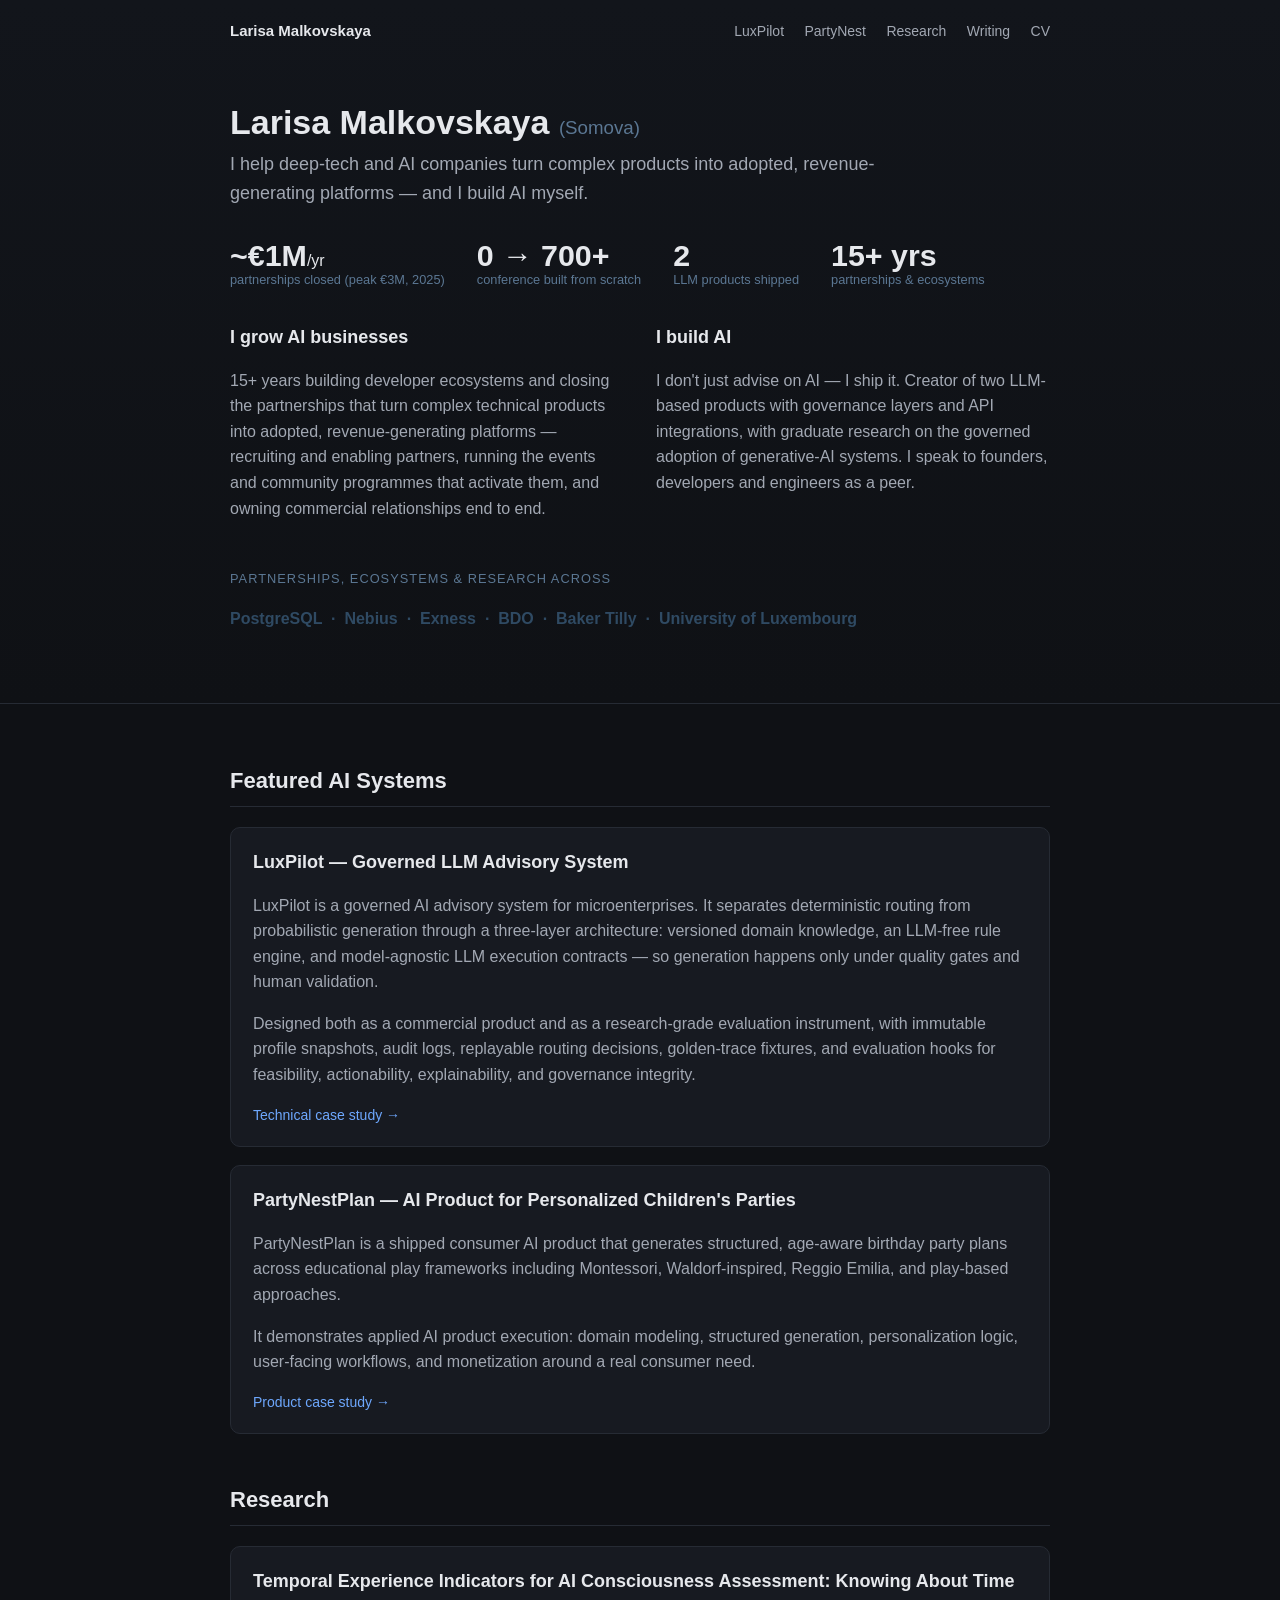
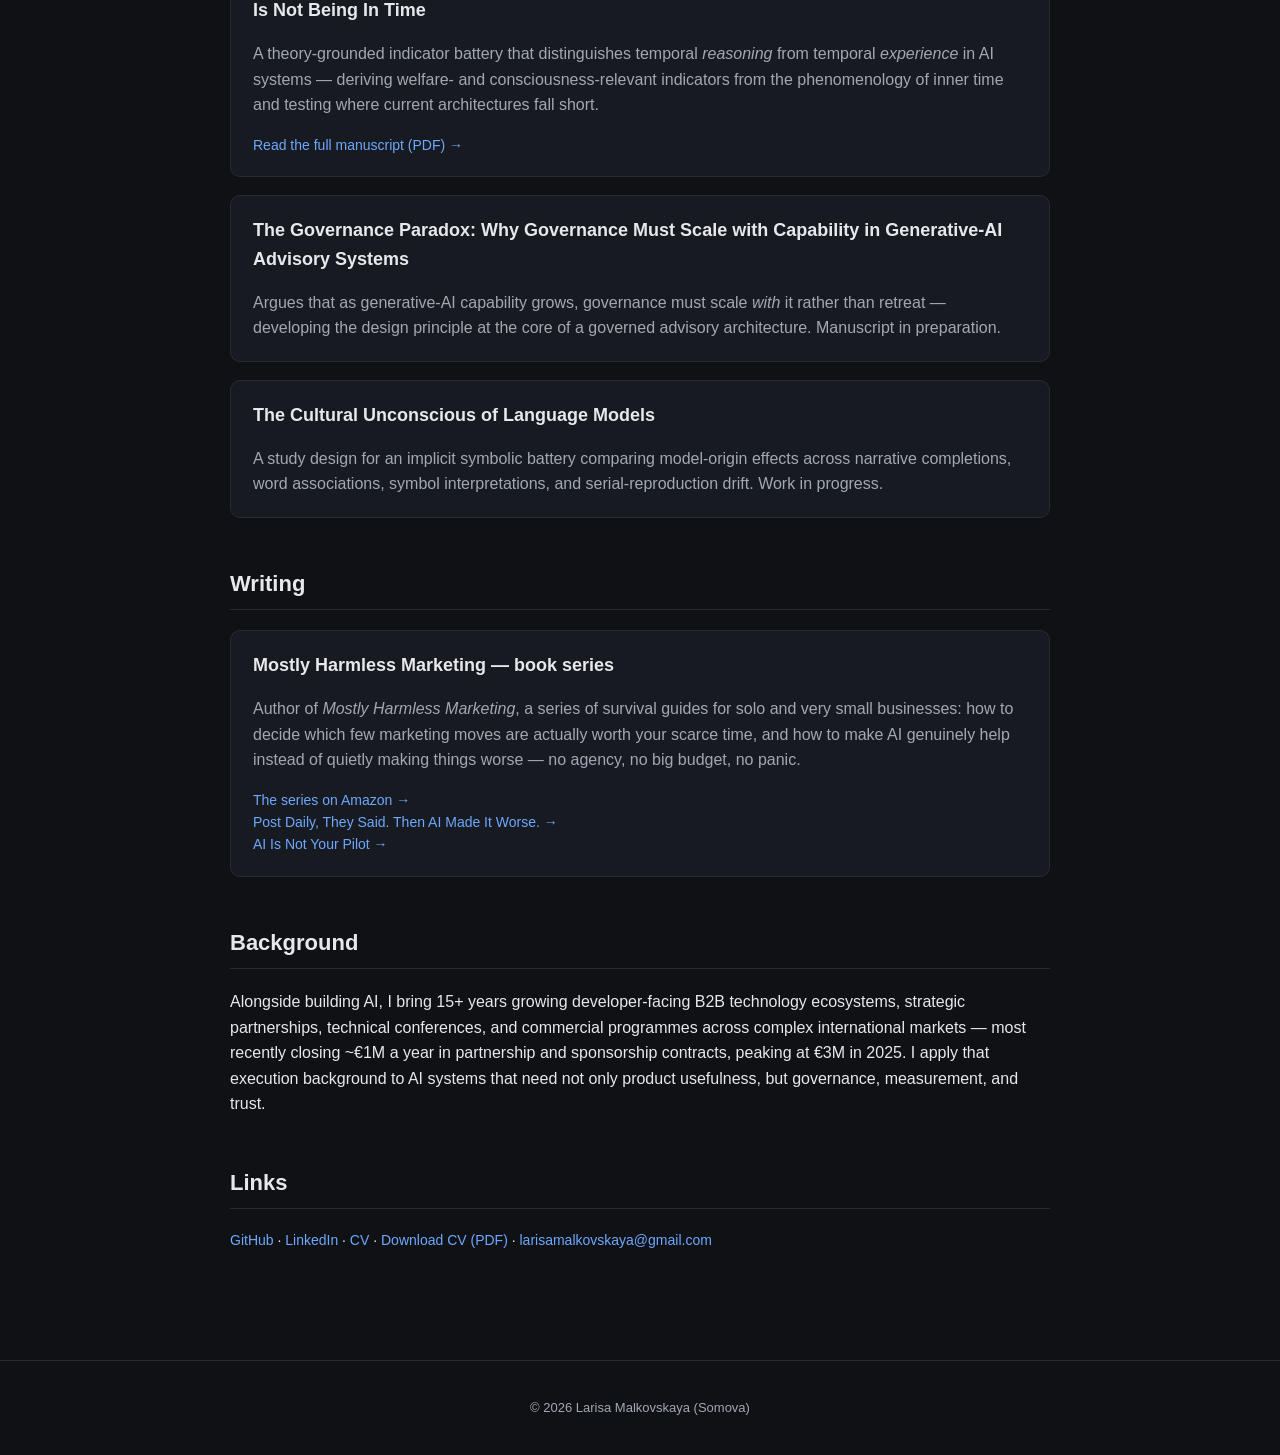
==== index.html @ 03596f28 "Update index.html" ====
<!DOCTYPE html>
<html lang="en">
<head>
<meta charset="utf-8">
<meta name="viewport" content="width=device-width, initial-scale=1">
<title>Larisa Malkovskaya (Somova) — AI Partnerships & Governed AI Systems</title>
<link rel="stylesheet" href="assets/css/style.css">
</head>
<body>
<header class="hero">
<nav class="nav">
<a href="index.html" class="brand">Larisa Malkovskaya</a>
<div class="nav-links">
<a href="luxpilot.html">LuxPilot</a>
<a href="partynest.html">PartyNest</a>
<a href="research.html">Research</a>
<a href="writing.html">Writing</a>
<a href="cv.html">CV</a>
</div>
</nav>
<div class="hero-inner">
<h1>Larisa Malkovskaya <span style="font-size:0.55em;color:#5B7793;font-weight:400;">(Somova)</span></h1>
<p class="tagline">I help deep-tech and AI companies turn complex products into adopted, revenue-generating platforms — and I build AI myself.</p>

<!-- METRICS STRIP -->
<div style="display:flex;flex-wrap:wrap;gap:2rem;margin:2rem 0;">
  <div><div style="font-size:1.9rem;font-weight:700;line-height:1;">~€1M<span style="font-size:1rem;font-weight:400;">/yr</span></div><div style="font-size:0.8rem;color:#5B7793;">partnerships closed (peak €3M, 2025)</div></div>
  <div><div style="font-size:1.9rem;font-weight:700;line-height:1;">0 → 700+</div><div style="font-size:0.8rem;color:#5B7793;">conference built from scratch</div></div>
  <div><div style="font-size:1.9rem;font-weight:700;line-height:1;">2</div><div style="font-size:0.8rem;color:#5B7793;">LLM products shipped</div></div>
  <div><div style="font-size:1.9rem;font-weight:700;line-height:1;">15+ yrs</div><div style="font-size:0.8rem;color:#5B7793;">partnerships & ecosystems</div></div>
</div>

<!-- TWO EQUAL COLUMNS -->
<div style="display:flex;flex-wrap:wrap;gap:2rem;margin-top:1.5rem;">
  <div style="flex:1;min-width:260px;">
    <h3 style="margin-bottom:0.4rem;">I grow AI businesses</h3>
    <p>15+ years building developer ecosystems and closing the partnerships that turn complex technical products into adopted, revenue-generating platforms — recruiting and enabling partners, running the events and community programmes that activate them, and owning commercial relationships end to end.</p>
  </div>
  <div style="flex:1;min-width:260px;">
    <h3 style="margin-bottom:0.4rem;">I build AI</h3>
    <p>I don't just advise on AI — I ship it. Creator of two LLM-based products with governance layers and API integrations, with graduate research on the governed adoption of generative-AI systems. I speak to founders, developers and engineers as a peer.</p>
  </div>
</div>

<!-- BRANDS -->
<p style="margin-top:2rem;font-size:0.8rem;color:#5B7793;text-transform:uppercase;letter-spacing:0.08em;">Partnerships, ecosystems &amp; research across</p>
<p style="font-weight:600;color:#2F4A63;">PostgreSQL &nbsp;·&nbsp; Nebius &nbsp;·&nbsp; Exness &nbsp;·&nbsp; BDO &nbsp;·&nbsp; Baker Tilly &nbsp;·&nbsp; University of Luxembourg</p>
</div>
</header>

<main class="container">
<section id="systems">
<h2>Featured AI Systems</h2>

<article class="card">
<h3>LuxPilot — Governed LLM Advisory System</h3>
<p>LuxPilot is a governed AI advisory system for microenterprises. It separates deterministic routing from probabilistic generation through a three-layer architecture: versioned domain knowledge, an LLM-free rule engine, and model-agnostic LLM execution contracts — so generation happens only under quality gates and human validation.</p>
<p>Designed both as a commercial product and as a research-grade evaluation instrument, with immutable profile snapshots, audit logs, replayable routing decisions, golden-trace fixtures, and evaluation hooks for feasibility, actionability, explainability, and governance integrity.</p>
<p class="links"><a href="luxpilot.html">Technical case study →</a></p>
</article>

<article class="card">
<h3>PartyNestPlan — AI Product for Personalized Children's Parties</h3>
<p>PartyNestPlan is a shipped consumer AI product that generates structured, age-aware birthday party plans across educational play frameworks including Montessori, Waldorf-inspired, Reggio Emilia, and play-based approaches.</p>
<p>It demonstrates applied AI product execution: domain modeling, structured generation, personalization logic, user-facing workflows, and monetization around a real consumer need.</p>
<p class="links"><a href="partynest.html">Product case study →</a></p>
</article>
</section>

<section id="research">
<h2>Research</h2>

<article class="card">
<h3>Temporal Experience Indicators for AI Consciousness Assessment: Knowing About Time Is Not Being In Time</h3>
<p>A theory-grounded indicator battery that distinguishes temporal <em>reasoning</em> from temporal <em>experience</em> in AI systems — deriving welfare- and consciousness-relevant indicators from the phenomenology of inner time and testing where current architectures fall short.</p>
<p class="links"><a href="assets/Malkovskaya_Temporal_Experience_Indicators.pdf" target="_blank" rel="noopener">Read the full manuscript (PDF) →</a></p>
</article>

<article class="card">
<h3>The Governance Paradox: Why Governance Must Scale with Capability in Generative-AI Advisory Systems</h3>
<p>Argues that as generative-AI capability grows, governance must scale <em>with</em> it rather than retreat — developing the design principle at the core of a governed advisory architecture. Manuscript in preparation.</p>
</article>

<article class="card">
<h3>The Cultural Unconscious of Language Models</h3>
<p>A study design for an implicit symbolic battery comparing model-origin effects across narrative completions, word associations, symbol interpretations, and serial-reproduction drift. Work in progress.</p>
</article>
</section>

<section id="writing">
<h2>Writing</h2>
<article class="card">
<h3>Mostly Harmless Marketing — book series</h3>
<p>Author of <em>Mostly Harmless Marketing</em>, a series of survival guides for solo and very small businesses: how to decide which few marketing moves are actually worth your scarce time, and how to make AI genuinely help instead of quietly making things worse — no agency, no big budget, no panic.</p>
<p class="links">
<a href="https://www.amazon.com/dp/B0H6V7YLFR" target="_blank" rel="noopener">The series on Amazon →</a><br>
<a href="https://www.amazon.com/dp/B0H71GS5JS" target="_blank" rel="noopener">Post Daily, They Said. Then AI Made It Worse. →</a><br>
<a href="https://www.amazon.com/dp/B0H6TRQQT7" target="_blank" rel="noopener">AI Is Not Your Pilot →</a>
</p>
</article>
</section>


<section id="background">
<h2>Background</h2>
<p>Alongside building AI, I bring 15+ years growing developer-facing B2B technology ecosystems, strategic partnerships, technical conferences, and commercial programmes across complex international markets — most recently closing ~€1M a year in partnership and sponsorship contracts, peaking at €3M in 2025. I apply that execution background to AI systems that need not only product usefulness, but governance, measurement, and trust.</p>
</section>

<section id="contact">
<h2>Links</h2>
<p class="links">
<a href="https://github.com/larisaamalkovskaya" target="_blank" rel="noopener">GitHub</a> &middot;
<a href="https://www.linkedin.com/in/larisa-somova" target="_blank" rel="noopener">LinkedIn</a> &middot;
<a href="cv.html">CV</a> &middot;
<a href="assets/Larisa_Malkovskaya_CV.pdf" download>Download CV (PDF)</a> &middot;
<a href="mailto:larisamalkovskaya@gmail.com">larisamalkovskaya@gmail.com</a>
</p>
</section>
</main>

<footer class="footer">
<p>&copy; 2026 Larisa Malkovskaya (Somova)</p>
</footer>
</body>
</html>
---- assets/css/style.css ----
:root {
  --bg: #0f1115;
  --panel: #171a21;
  --text: #e6e8ec;
  --muted: #a2a8b3;
  --accent: #6ea8fe;
  --border: #262b34;
  --maxw: 860px;
}

* { box-sizing: border-box; }

body {
  margin: 0;
  font-family: -apple-system, BlinkMacSystemFont, "Segoe UI", Roboto, Helvetica, Arial, sans-serif;
  background: var(--bg);
  color: var(--text);
  line-height: 1.6;
}

a { color: var(--accent); text-decoration: none; }
a:hover { text-decoration: underline; }

.hero {
  border-bottom: 1px solid var(--border);
  background: linear-gradient(180deg, #12151b 0%, #0f1115 100%);
}

.nav {
  max-width: var(--maxw);
  margin: 0 auto;
  padding: 18px 20px;
  display: flex;
  flex-wrap: wrap;
  align-items: center;
  justify-content: space-between;
  gap: 12px;
}

.brand {
  font-weight: 700;
  color: var(--text);
  font-size: 15px;
}

.nav-links a {
  margin-left: 16px;
  color: var(--muted);
  font-size: 14px;
}
.nav-links a:hover { color: var(--text); }

.hero-inner {
  max-width: var(--maxw);
  margin: 0 auto;
  padding: 40px 20px 56px;
}

.hero-inner h1 {
  font-size: 34px;
  margin: 0 0 8px;
  line-height: 1.2;
}

.tagline {
  font-size: 18px;
  color: var(--accent);
  margin: 0 0 20px;
  font-weight: 500;
}

.hero-inner p { color: var(--muted); max-width: 680px; }

.container {
  max-width: var(--maxw);
  margin: 0 auto;
  padding: 40px 20px 60px;
}

section { margin-bottom: 48px; }

h2 {
  font-size: 22px;
  border-bottom: 1px solid var(--border);
  padding-bottom: 8px;
  margin-bottom: 20px;
}

h3 { font-size: 18px; margin: 0 0 8px; }

.card {
  background: var(--panel);
  border: 1px solid var(--border);
  border-radius: 10px;
  padding: 20px 22px;
  margin-bottom: 18px;
}

.card p { color: var(--muted); }
.card p:last-child { margin-bottom: 0; }

.links { font-size: 14px; }

.list { padding-left: 20px; color: var(--muted); }
.list li { margin-bottom: 6px; }

.diagram {
  background: var(--panel);
  border: 1px solid var(--border);
  border-radius: 10px;
  padding: 16px 20px;
  font-family: ui-monospace, SFMono-Regular, Menlo, monospace;
  font-size: 13px;
  color: var(--text);
  overflow-x: auto;
}

.status {
  display: inline-block;
  font-size: 12px;
  color: var(--muted);
  border: 1px solid var(--border);
  border-radius: 999px;
  padding: 2px 10px;
  margin-left: 6px;
}

.footer {
  border-top: 1px solid var(--border);
  padding: 24px 20px;
  text-align: center;
  color: var(--muted);
  font-size: 13px;
}

@media (max-width: 600px) {
  .hero-inner h1 { font-size: 28px; }
  .nav { flex-direction: column; align-items: flex-start; }
  .nav-links a { margin-left: 0; margin-right: 14px; }
}
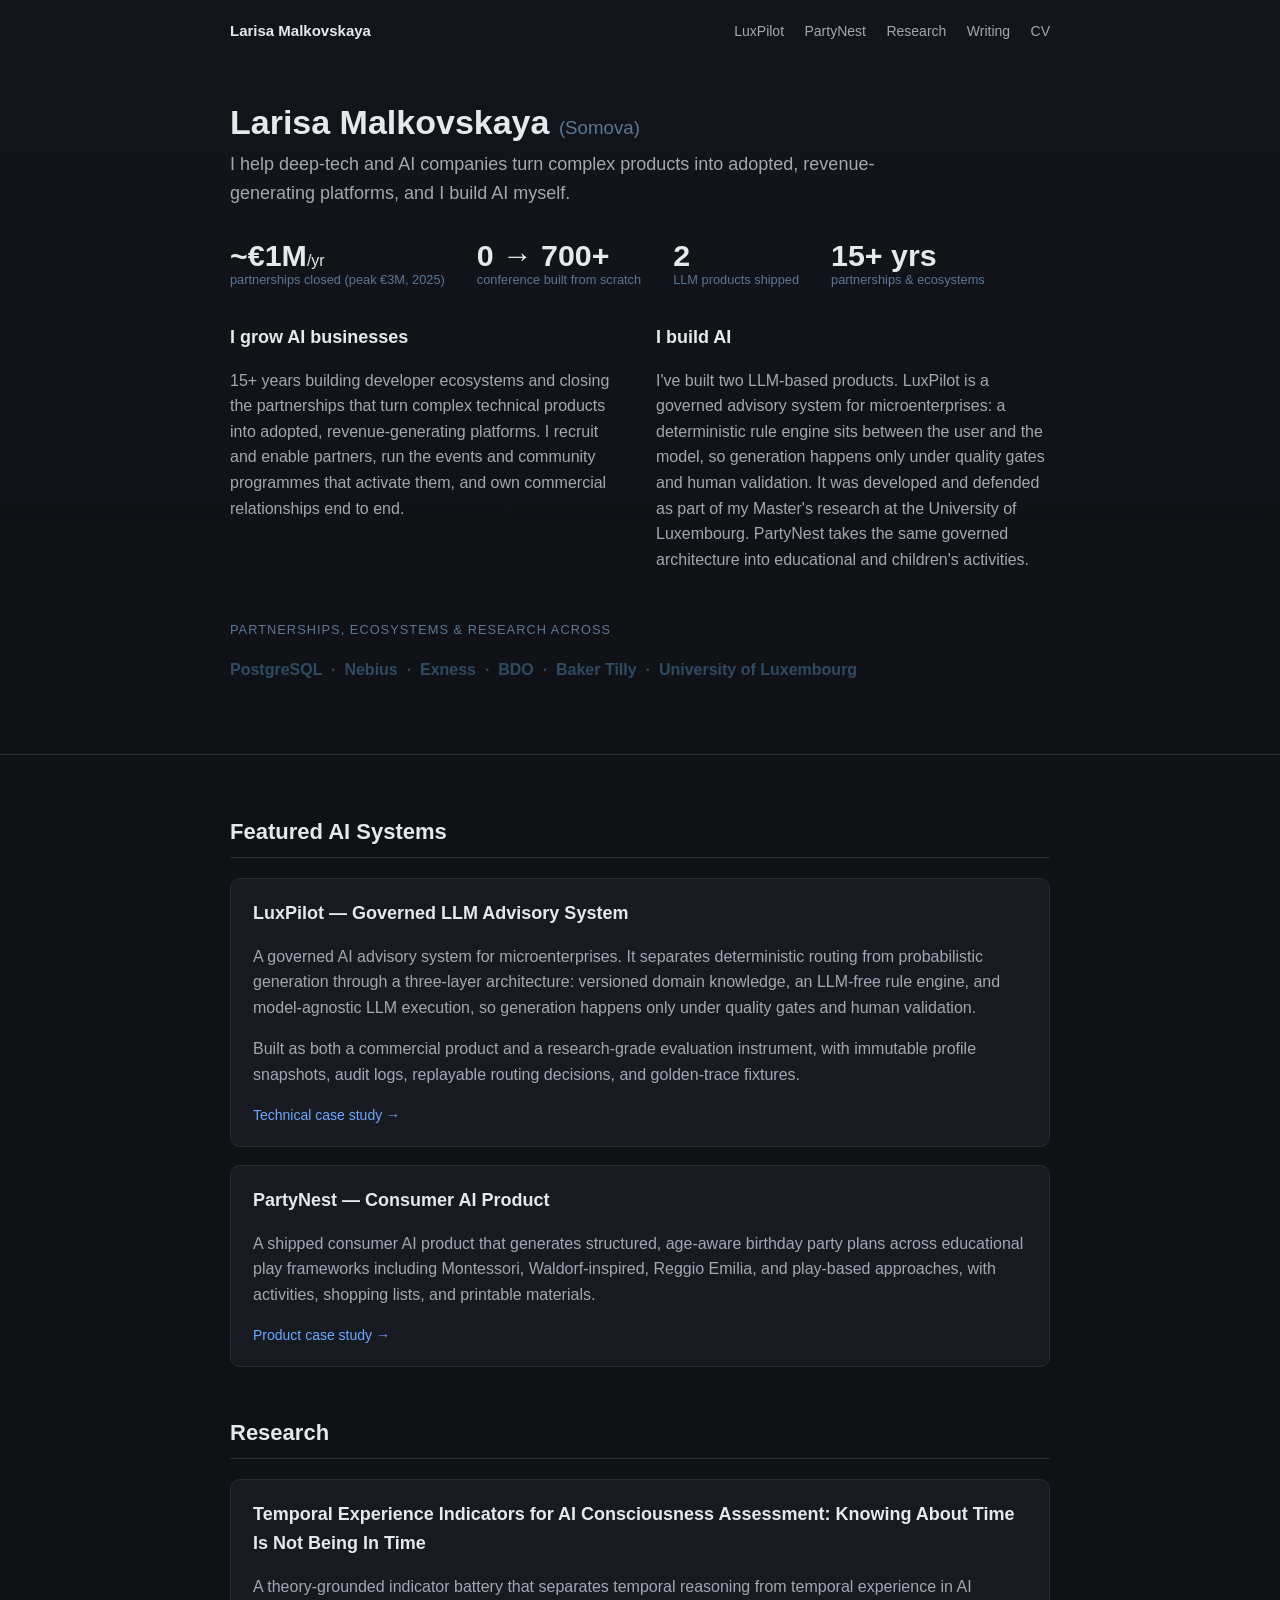
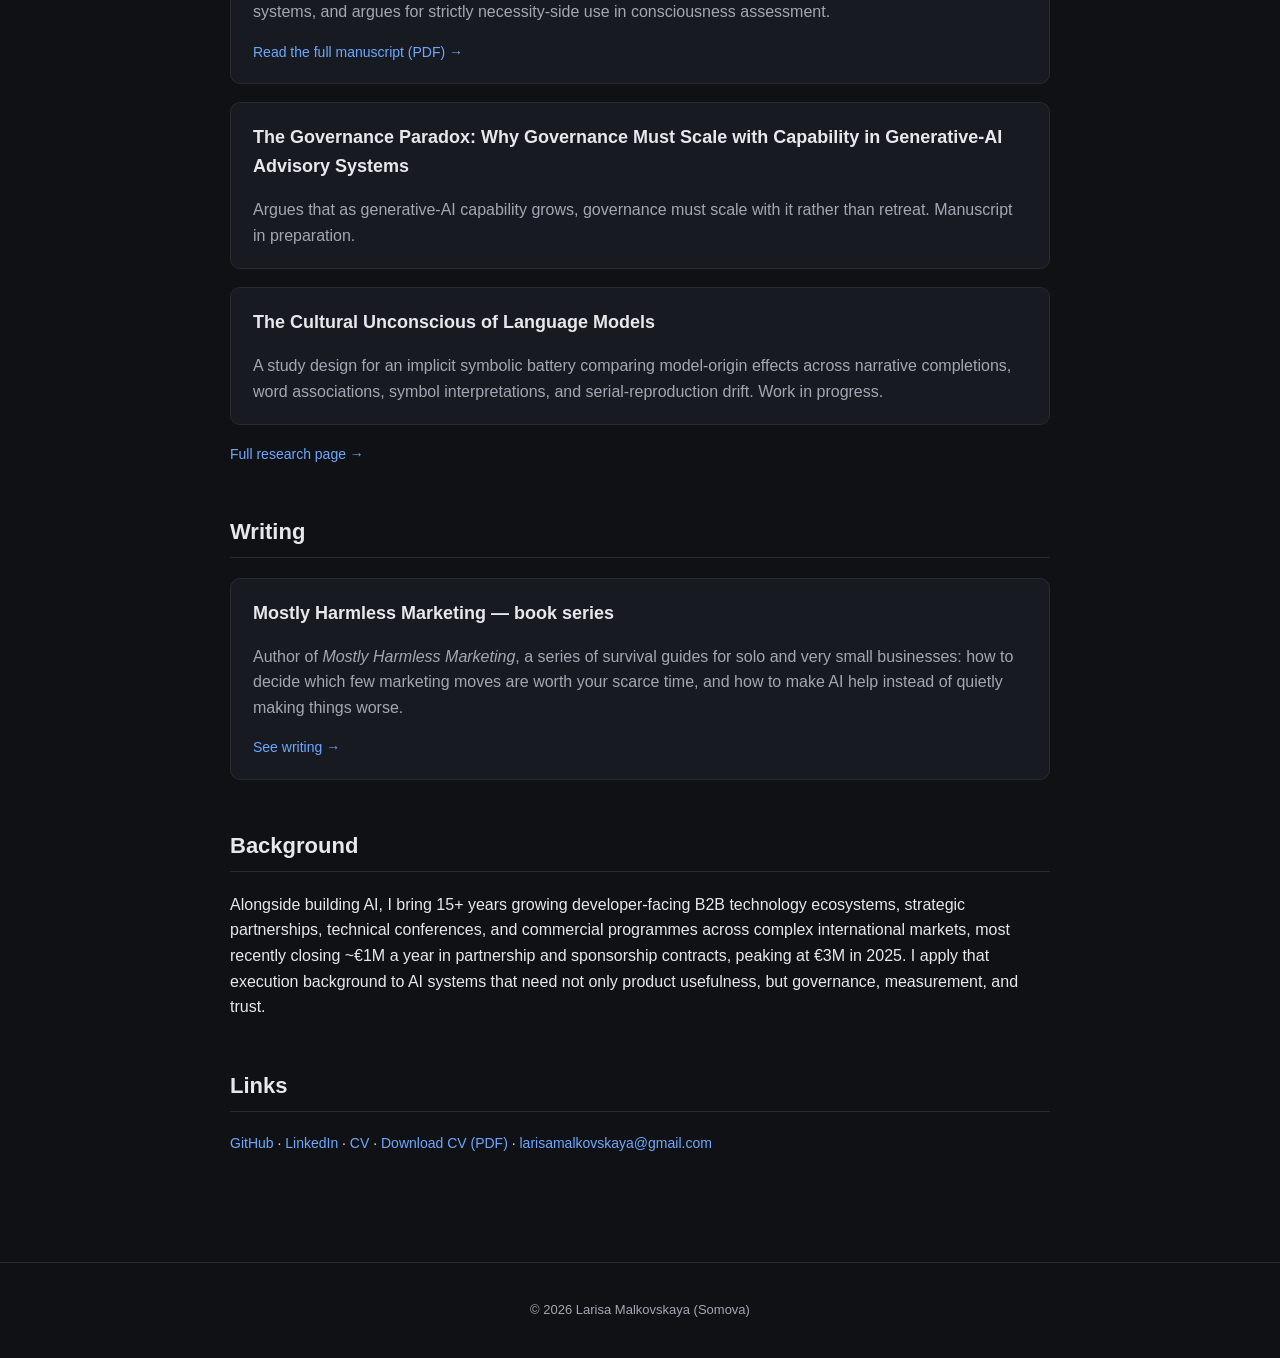
==== commit 967e747a: "Update index.html" ====
--- a/index.html
+++ b/index.html
@@ -20,25 +20,25 @@
 </nav>
 <div class="hero-inner">
 <h1>Larisa Malkovskaya <span style="font-size:0.55em;color:#5B7793;font-weight:400;">(Somova)</span></h1>
-<p class="tagline">I help deep-tech and AI companies turn complex products into adopted, revenue-generating platforms — and I build AI myself.</p>
+<p class="tagline">I help deep-tech and AI companies turn complex products into adopted, revenue-generating platforms, and I build AI myself.</p>
 
 <!-- METRICS STRIP -->
 <div style="display:flex;flex-wrap:wrap;gap:2rem;margin:2rem 0;">
   <div><div style="font-size:1.9rem;font-weight:700;line-height:1;">~€1M<span style="font-size:1rem;font-weight:400;">/yr</span></div><div style="font-size:0.8rem;color:#5B7793;">partnerships closed (peak €3M, 2025)</div></div>
   <div><div style="font-size:1.9rem;font-weight:700;line-height:1;">0 → 700+</div><div style="font-size:0.8rem;color:#5B7793;">conference built from scratch</div></div>
   <div><div style="font-size:1.9rem;font-weight:700;line-height:1;">2</div><div style="font-size:0.8rem;color:#5B7793;">LLM products shipped</div></div>
-  <div><div style="font-size:1.9rem;font-weight:700;line-height:1;">15+ yrs</div><div style="font-size:0.8rem;color:#5B7793;">partnerships & ecosystems</div></div>
+  <div><div style="font-size:1.9rem;font-weight:700;line-height:1;">15+ yrs</div><div style="font-size:0.8rem;color:#5B7793;">partnerships &amp; ecosystems</div></div>
 </div>
 
-<!-- TWO EQUAL COLUMNS -->
+<!-- TWO COLUMNS -->
 <div style="display:flex;flex-wrap:wrap;gap:2rem;margin-top:1.5rem;">
   <div style="flex:1;min-width:260px;">
     <h3 style="margin-bottom:0.4rem;">I grow AI businesses</h3>
-    <p>15+ years building developer ecosystems and closing the partnerships that turn complex technical products into adopted, revenue-generating platforms — recruiting and enabling partners, running the events and community programmes that activate them, and owning commercial relationships end to end.</p>
+    <p>15+ years building developer ecosystems and closing the partnerships that turn complex technical products into adopted, revenue-generating platforms. I recruit and enable partners, run the events and community programmes that activate them, and own commercial relationships end to end.</p>
   </div>
   <div style="flex:1;min-width:260px;">
     <h3 style="margin-bottom:0.4rem;">I build AI</h3>
-    <p>I don't just advise on AI — I ship it. Creator of two LLM-based products with governance layers and API integrations, with graduate research on the governed adoption of generative-AI systems. I speak to founders, developers and engineers as a peer.</p>
+    <p>I've built two LLM-based products. LuxPilot is a governed advisory system for microenterprises: a deterministic rule engine sits between the user and the model, so generation happens only under quality gates and human validation. It was developed and defended as part of my Master's research at the University of Luxembourg. PartyNest takes the same governed architecture into educational and children's activities.</p>
   </div>
 </div>
 
@@ -49,20 +49,20 @@
 </header>
 
 <main class="container">
+
 <section id="systems">
 <h2>Featured AI Systems</h2>
 
 <article class="card">
 <h3>LuxPilot — Governed LLM Advisory System</h3>
-<p>LuxPilot is a governed AI advisory system for microenterprises. It separates deterministic routing from probabilistic generation through a three-layer architecture: versioned domain knowledge, an LLM-free rule engine, and model-agnostic LLM execution contracts — so generation happens only under quality gates and human validation.</p>
-<p>Designed both as a commercial product and as a research-grade evaluation instrument, with immutable profile snapshots, audit logs, replayable routing decisions, golden-trace fixtures, and evaluation hooks for feasibility, actionability, explainability, and governance integrity.</p>
+<p>A governed AI advisory system for microenterprises. It separates deterministic routing from probabilistic generation through a three-layer architecture: versioned domain knowledge, an LLM-free rule engine, and model-agnostic LLM execution, so generation happens only under quality gates and human validation.</p>
+<p>Built as both a commercial product and a research-grade evaluation instrument, with immutable profile snapshots, audit logs, replayable routing decisions, and golden-trace fixtures.</p>
 <p class="links"><a href="luxpilot.html">Technical case study →</a></p>
 </article>
 
 <article class="card">
-<h3>PartyNestPlan — AI Product for Personalized Children's Parties</h3>
-<p>PartyNestPlan is a shipped consumer AI product that generates structured, age-aware birthday party plans across educational play frameworks including Montessori, Waldorf-inspired, Reggio Emilia, and play-based approaches.</p>
-<p>It demonstrates applied AI product execution: domain modeling, structured generation, personalization logic, user-facing workflows, and monetization around a real consumer need.</p>
+<h3>PartyNest — Consumer AI Product</h3>
+<p>A shipped consumer AI product that generates structured, age-aware birthday party plans across educational play frameworks including Montessori, Waldorf-inspired, Reggio Emilia, and play-based approaches, with activities, shopping lists, and printable materials.</p>
 <p class="links"><a href="partynest.html">Product case study →</a></p>
 </article>
 </section>
@@ -72,38 +72,35 @@
 
 <article class="card">
 <h3>Temporal Experience Indicators for AI Consciousness Assessment: Knowing About Time Is Not Being In Time</h3>
-<p>A theory-grounded indicator battery that distinguishes temporal <em>reasoning</em> from temporal <em>experience</em> in AI systems — deriving welfare- and consciousness-relevant indicators from the phenomenology of inner time and testing where current architectures fall short.</p>
+<p>A theory-grounded indicator battery that separates temporal reasoning from temporal experience in AI systems, and argues for strictly necessity-side use in consciousness assessment.</p>
 <p class="links"><a href="assets/Malkovskaya_Temporal_Experience_Indicators.pdf" target="_blank" rel="noopener">Read the full manuscript (PDF) →</a></p>
 </article>
 
 <article class="card">
 <h3>The Governance Paradox: Why Governance Must Scale with Capability in Generative-AI Advisory Systems</h3>
-<p>Argues that as generative-AI capability grows, governance must scale <em>with</em> it rather than retreat — developing the design principle at the core of a governed advisory architecture. Manuscript in preparation.</p>
+<p>Argues that as generative-AI capability grows, governance must scale with it rather than retreat. Manuscript in preparation.</p>
 </article>
 
 <article class="card">
 <h3>The Cultural Unconscious of Language Models</h3>
 <p>A study design for an implicit symbolic battery comparing model-origin effects across narrative completions, word associations, symbol interpretations, and serial-reproduction drift. Work in progress.</p>
 </article>
+
+<p class="links"><a href="research.html">Full research page →</a></p>
 </section>
 
 <section id="writing">
 <h2>Writing</h2>
 <article class="card">
 <h3>Mostly Harmless Marketing — book series</h3>
-<p>Author of <em>Mostly Harmless Marketing</em>, a series of survival guides for solo and very small businesses: how to decide which few marketing moves are actually worth your scarce time, and how to make AI genuinely help instead of quietly making things worse — no agency, no big budget, no panic.</p>
-<p class="links">
-<a href="https://www.amazon.com/dp/B0H6V7YLFR" target="_blank" rel="noopener">The series on Amazon →</a><br>
-<a href="https://www.amazon.com/dp/B0H71GS5JS" target="_blank" rel="noopener">Post Daily, They Said. Then AI Made It Worse. →</a><br>
-<a href="https://www.amazon.com/dp/B0H6TRQQT7" target="_blank" rel="noopener">AI Is Not Your Pilot →</a>
-</p>
+<p>Author of <em>Mostly Harmless Marketing</em>, a series of survival guides for solo and very small businesses: how to decide which few marketing moves are worth your scarce time, and how to make AI help instead of quietly making things worse.</p>
+<p class="links"><a href="writing.html">See writing →</a></p>
 </article>
 </section>
 
-
 <section id="background">
 <h2>Background</h2>
-<p>Alongside building AI, I bring 15+ years growing developer-facing B2B technology ecosystems, strategic partnerships, technical conferences, and commercial programmes across complex international markets — most recently closing ~€1M a year in partnership and sponsorship contracts, peaking at €3M in 2025. I apply that execution background to AI systems that need not only product usefulness, but governance, measurement, and trust.</p>
+<p>Alongside building AI, I bring 15+ years growing developer-facing B2B technology ecosystems, strategic partnerships, technical conferences, and commercial programmes across complex international markets, most recently closing ~€1M a year in partnership and sponsorship contracts, peaking at €3M in 2025. I apply that execution background to AI systems that need not only product usefulness, but governance, measurement, and trust.</p>
 </section>
 
 <section id="contact">
@@ -116,6 +113,7 @@
 <a href="mailto:larisamalkovskaya@gmail.com">larisamalkovskaya@gmail.com</a>
 </p>
 </section>
+
 </main>
 
 <footer class="footer">
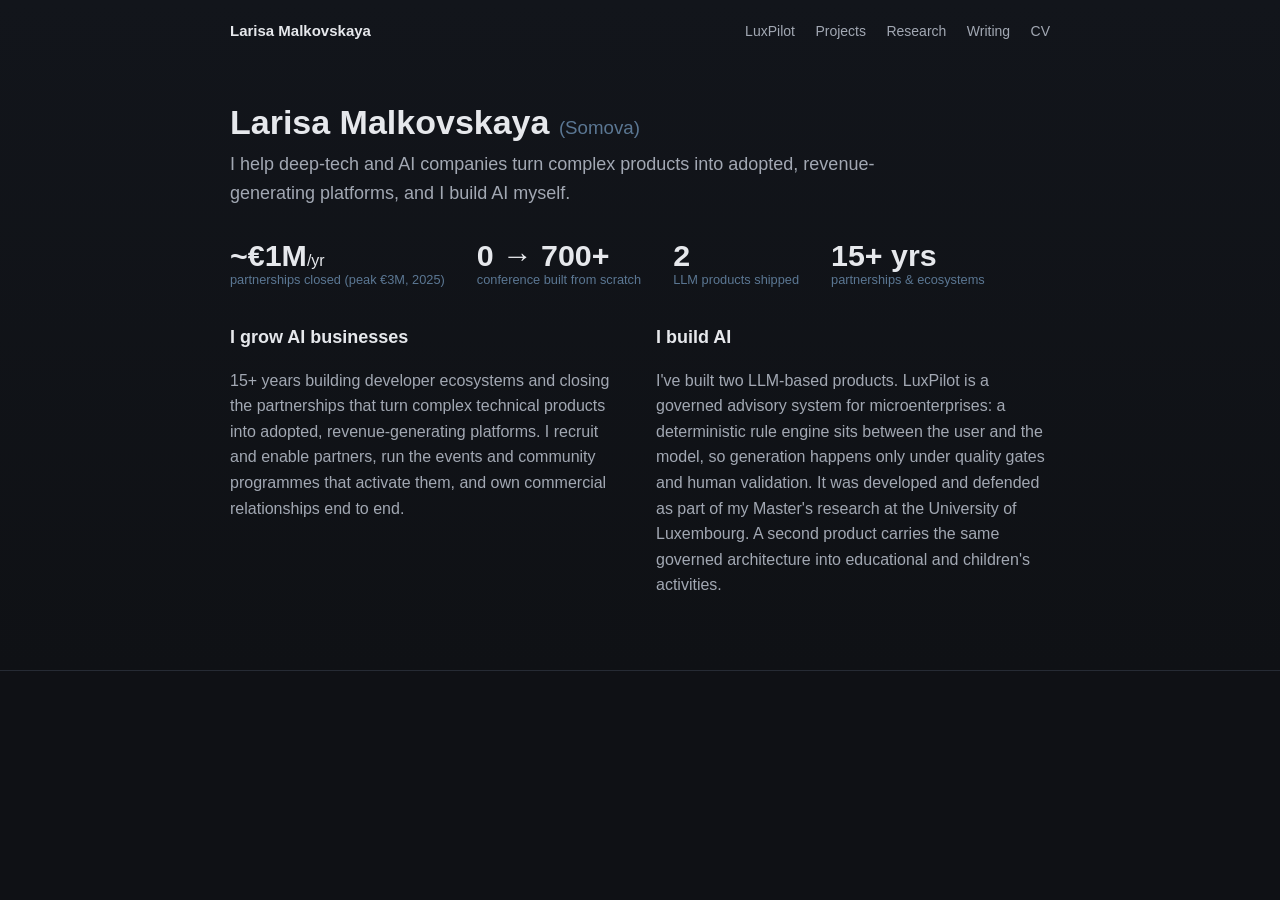
==== commit 209e07e5: "Update index.html" ====
--- a/index.html
+++ b/index.html
@@ -12,7 +12,7 @@
 <a href="index.html" class="brand">Larisa Malkovskaya</a>
 <div class="nav-links">
 <a href="luxpilot.html">LuxPilot</a>
-<a href="partynest.html">PartyNest</a>
+<a href="projects.html">Projects</a>
 <a href="research.html">Research</a>
 <a href="writing.html">Writing</a>
 <a href="cv.html">CV</a>
@@ -38,86 +38,8 @@
   </div>
   <div style="flex:1;min-width:260px;">
     <h3 style="margin-bottom:0.4rem;">I build AI</h3>
-    <p>I've built two LLM-based products. LuxPilot is a governed advisory system for microenterprises: a deterministic rule engine sits between the user and the model, so generation happens only under quality gates and human validation. It was developed and defended as part of my Master's research at the University of Luxembourg. PartyNest takes the same governed architecture into educational and children's activities.</p>
+    <p>I've built two LLM-based products. LuxPilot is a governed advisory system for microenterprises: a deterministic rule engine sits between the user and the model, so generation happens only under quality gates and human validation. It was developed and defended as part of my Master's research at the University of Luxembourg. A second product carries the same governed architecture into educational and children's activities.</p>
   </div>
 </div>
 
-<!-- BRANDS -->
-<p style="margin-top:2rem;font-size:0.8rem;color:#5B7793;text-transform:uppercase;letter-spacing:0.08em;">Partnerships, ecosystems &amp; research across</p>
-<p style="font-weight:600;color:#2F4A63;">PostgreSQL &nbsp;·&nbsp; Nebius &nbsp;·&nbsp; Exness &nbsp;·&nbsp; BDO &nbsp;·&nbsp; Baker Tilly &nbsp;·&nbsp; University of Luxembourg</p>
-</div>
-</header>
-
-<main class="container">
-
-<section id="systems">
-<h2>Featured AI Systems</h2>
-
-<article class="card">
-<h3>LuxPilot — Governed LLM Advisory System</h3>
-<p>A governed AI advisory system for microenterprises. It separates deterministic routing from probabilistic generation through a three-layer architecture: versioned domain knowledge, an LLM-free rule engine, and model-agnostic LLM execution, so generation happens only under quality gates and human validation.</p>
-<p>Built as both a commercial product and a research-grade evaluation instrument, with immutable profile snapshots, audit logs, replayable routing decisions, and golden-trace fixtures.</p>
-<p class="links"><a href="luxpilot.html">Technical case study →</a></p>
-</article>
-
-<article class="card">
-<h3>PartyNest — Consumer AI Product</h3>
-<p>A shipped consumer AI product that generates structured, age-aware birthday party plans across educational play frameworks including Montessori, Waldorf-inspired, Reggio Emilia, and play-based approaches, with activities, shopping lists, and printable materials.</p>
-<p class="links"><a href="partynest.html">Product case study →</a></p>
-</article>
-</section>
-
-<section id="research">
-<h2>Research</h2>
-
-<article class="card">
-<h3>Temporal Experience Indicators for AI Consciousness Assessment: Knowing About Time Is Not Being In Time</h3>
-<p>A theory-grounded indicator battery that separates temporal reasoning from temporal experience in AI systems, and argues for strictly necessity-side use in consciousness assessment.</p>
-<p class="links"><a href="assets/Malkovskaya_Temporal_Experience_Indicators.pdf" target="_blank" rel="noopener">Read the full manuscript (PDF) →</a></p>
-</article>
-
-<article class="card">
-<h3>The Governance Paradox: Why Governance Must Scale with Capability in Generative-AI Advisory Systems</h3>
-<p>Argues that as generative-AI capability grows, governance must scale with it rather than retreat. Manuscript in preparation.</p>
-</article>
-
-<article class="card">
-<h3>The Cultural Unconscious of Language Models</h3>
-<p>A study design for an implicit symbolic battery comparing model-origin effects across narrative completions, word associations, symbol interpretations, and serial-reproduction drift. Work in progress.</p>
-</article>
-
-<p class="links"><a href="research.html">Full research page →</a></p>
-</section>
-
-<section id="writing">
-<h2>Writing</h2>
-<article class="card">
-<h3>Mostly Harmless Marketing — book series</h3>
-<p>Author of <em>Mostly Harmless Marketing</em>, a series of survival guides for solo and very small businesses: how to decide which few marketing moves are worth your scarce time, and how to make AI help instead of quietly making things worse.</p>
-<p class="links"><a href="writing.html">See writing →</a></p>
-</article>
-</section>
-
-<section id="background">
-<h2>Background</h2>
-<p>Alongside building AI, I bring 15+ years growing developer-facing B2B technology ecosystems, strategic partnerships, technical conferences, and commercial programmes across complex international markets, most recently closing ~€1M a year in partnership and sponsorship contracts, peaking at €3M in 2025. I apply that execution background to AI systems that need not only product usefulness, but governance, measurement, and trust.</p>
-</section>
-
-<section id="contact">
-<h2>Links</h2>
-<p class="links">
-<a href="https://github.com/larisaamalkovskaya" target="_blank" rel="noopener">GitHub</a> &middot;
-<a href="https://www.linkedin.com/in/larisa-somova" target="_blank" rel="noopener">LinkedIn</a> &middot;
-<a href="cv.html">CV</a> &middot;
-<a href="assets/Larisa_Malkovskaya_CV.pdf" download>Download CV (PDF)</a> &middot;
-<a href="mailto:larisamalkovskaya@gmail.com">larisamalkovskaya@gmail.com</a>
-</p>
-</section>
-
-</main>
-
-<footer class="footer">
-<p>&copy; 2026 Larisa Malkovskaya (Somova)</p>
-</footer>
-</body>
-</html>
+<!--
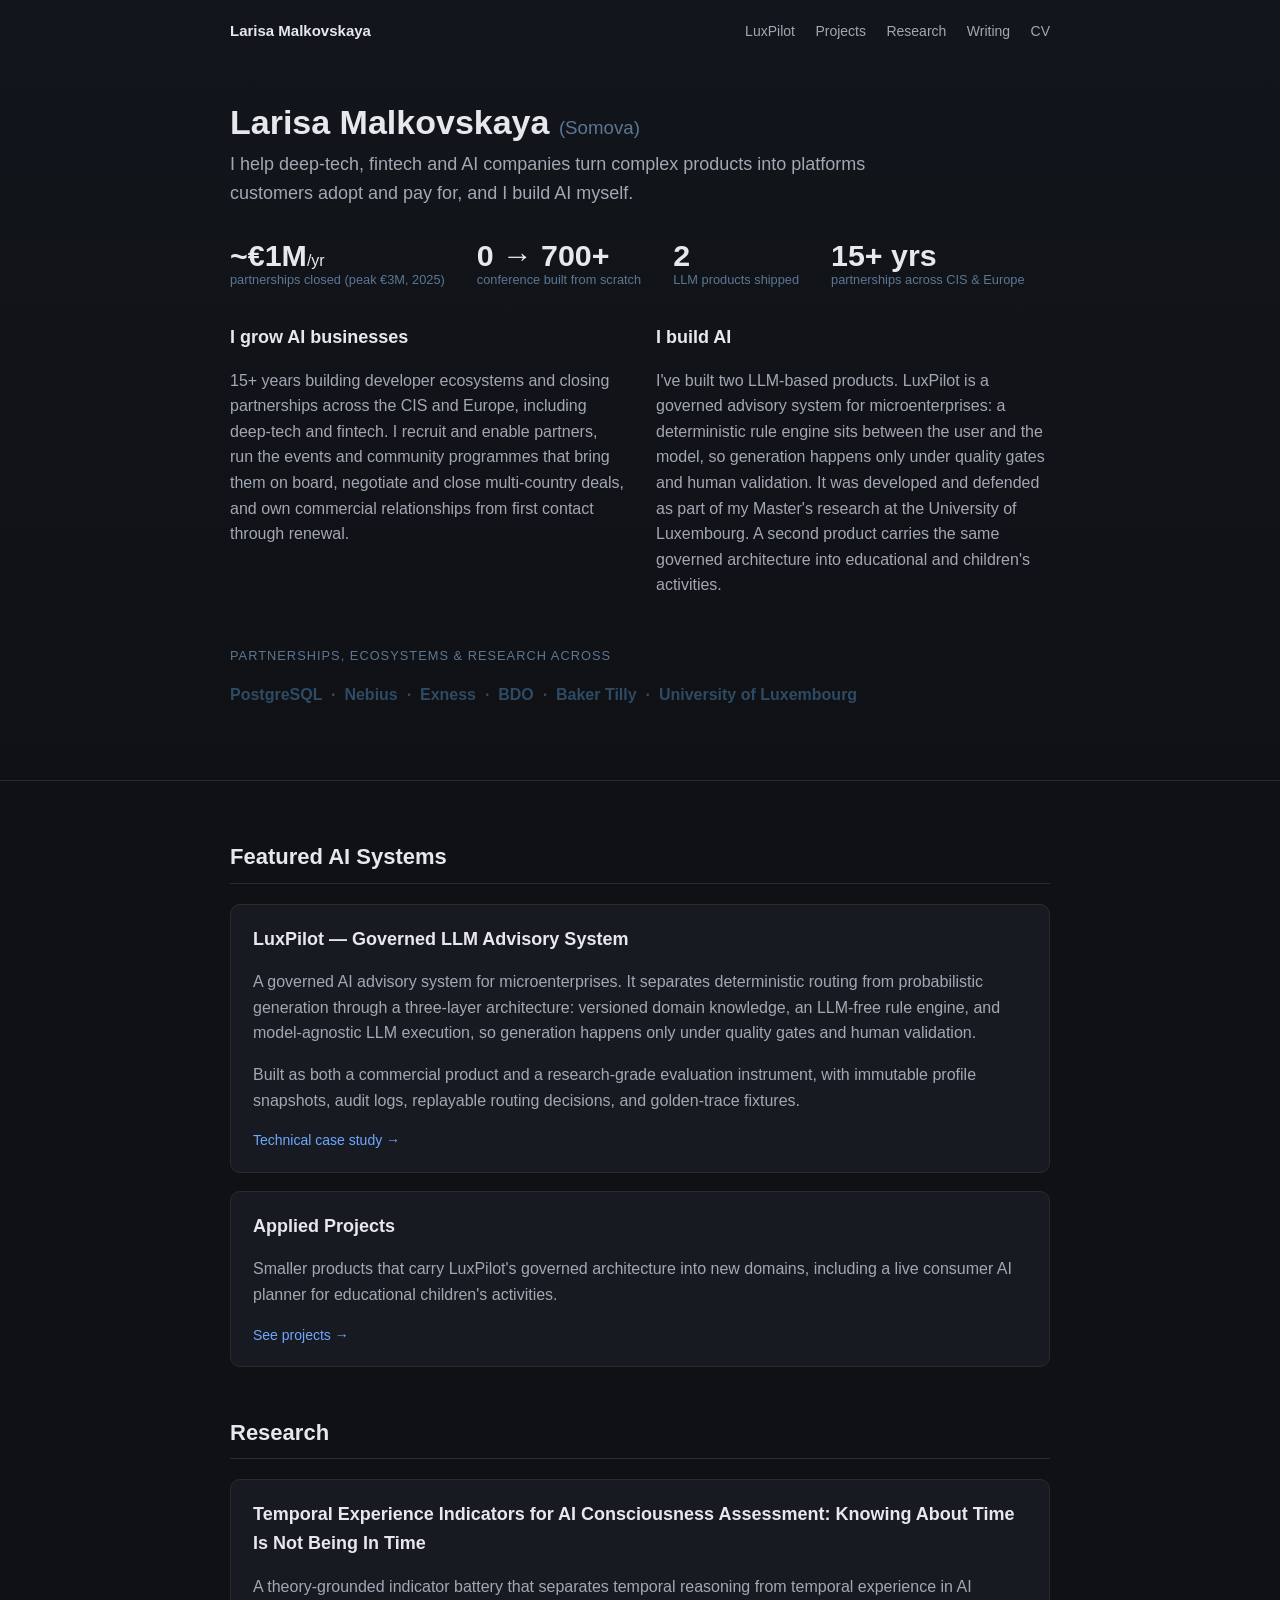
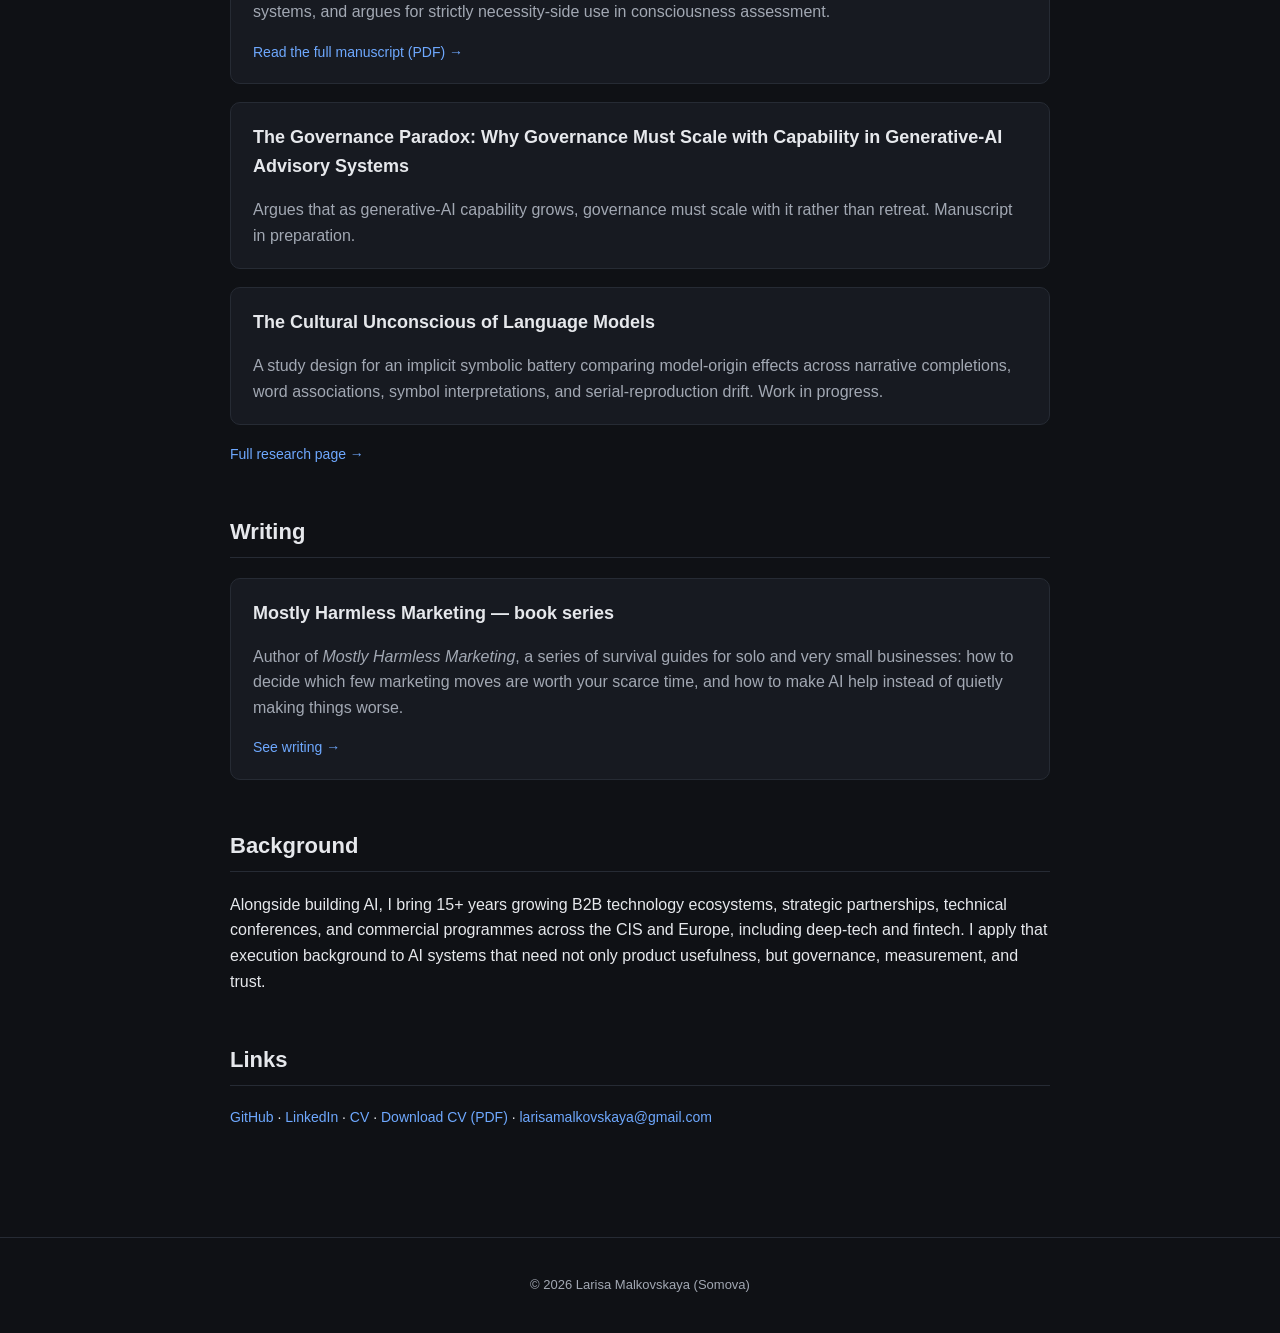
==== commit f3fd2994: "Update index.html" ====
--- a/index.html
+++ b/index.html
@@ -3,7 +3,7 @@
 <head>
 <meta charset="utf-8">
 <meta name="viewport" content="width=device-width, initial-scale=1">
-<title>Larisa Malkovskaya (Somova) — AI Partnerships & Governed AI Systems</title>
+<title>Larisa Malkovskaya (Somova) — AI &amp; Fintech Partnerships</title>
 <link rel="stylesheet" href="assets/css/style.css">
 </head>
 <body>
@@ -20,21 +20,21 @@
 </nav>
 <div class="hero-inner">
 <h1>Larisa Malkovskaya <span style="font-size:0.55em;color:#5B7793;font-weight:400;">(Somova)</span></h1>
-<p class="tagline">I help deep-tech and AI companies turn complex products into adopted, revenue-generating platforms, and I build AI myself.</p>
+<p class="tagline">I help deep-tech, fintech and AI companies turn complex products into platforms customers adopt and pay for, and I build AI myself.</p>
 
 <!-- METRICS STRIP -->
 <div style="display:flex;flex-wrap:wrap;gap:2rem;margin:2rem 0;">
   <div><div style="font-size:1.9rem;font-weight:700;line-height:1;">~€1M<span style="font-size:1rem;font-weight:400;">/yr</span></div><div style="font-size:0.8rem;color:#5B7793;">partnerships closed (peak €3M, 2025)</div></div>
   <div><div style="font-size:1.9rem;font-weight:700;line-height:1;">0 → 700+</div><div style="font-size:0.8rem;color:#5B7793;">conference built from scratch</div></div>
   <div><div style="font-size:1.9rem;font-weight:700;line-height:1;">2</div><div style="font-size:0.8rem;color:#5B7793;">LLM products shipped</div></div>
-  <div><div style="font-size:1.9rem;font-weight:700;line-height:1;">15+ yrs</div><div style="font-size:0.8rem;color:#5B7793;">partnerships &amp; ecosystems</div></div>
+  <div><div style="font-size:1.9rem;font-weight:700;line-height:1;">15+ yrs</div><div style="font-size:0.8rem;color:#5B7793;">partnerships across CIS &amp; Europe</div></div>
 </div>
 
 <!-- TWO COLUMNS -->
 <div style="display:flex;flex-wrap:wrap;gap:2rem;margin-top:1.5rem;">
   <div style="flex:1;min-width:260px;">
     <h3 style="margin-bottom:0.4rem;">I grow AI businesses</h3>
-    <p>15+ years building developer ecosystems and closing the partnerships that turn complex technical products into adopted, revenue-generating platforms. I recruit and enable partners, run the events and community programmes that activate them, and own commercial relationships end to end.</p>
+    <p>15+ years building developer ecosystems and closing partnerships across the CIS and Europe, including deep-tech and fintech. I recruit and enable partners, run the events and community programmes that bring them on board, negotiate and close multi-country deals, and own commercial relationships from first contact through renewal.</p>
   </div>
   <div style="flex:1;min-width:260px;">
     <h3 style="margin-bottom:0.4rem;">I build AI</h3>
@@ -42,4 +42,82 @@
   </div>
 </div>
 
-<!--
+<!-- BRANDS -->
+<p style="margin-top:2rem;font-size:0.8rem;color:#5B7793;text-transform:uppercase;letter-spacing:0.08em;">Partnerships, ecosystems &amp; research across</p>
+<p style="font-weight:600;color:#2F4A63;">PostgreSQL &nbsp;·&nbsp; Nebius &nbsp;·&nbsp; Exness &nbsp;·&nbsp; BDO &nbsp;·&nbsp; Baker Tilly &nbsp;·&nbsp; University of Luxembourg</p>
+</div>
+</header>
+
+<main class="container">
+
+<section id="systems">
+<h2>Featured AI Systems</h2>
+
+<article class="card">
+<h3>LuxPilot — Governed LLM Advisory System</h3>
+<p>A governed AI advisory system for microenterprises. It separates deterministic routing from probabilistic generation through a three-layer architecture: versioned domain knowledge, an LLM-free rule engine, and model-agnostic LLM execution, so generation happens only under quality gates and human validation.</p>
+<p>Built as both a commercial product and a research-grade evaluation instrument, with immutable profile snapshots, audit logs, replayable routing decisions, and golden-trace fixtures.</p>
+<p class="links"><a href="luxpilot.html">Technical case study →</a></p>
+</article>
+
+<article class="card">
+<h3>Applied Projects</h3>
+<p>Smaller products that carry LuxPilot's governed architecture into new domains, including a live consumer AI planner for educational children's activities.</p>
+<p class="links"><a href="projects.html">See projects →</a></p>
+</article>
+</section>
+
+<section id="research">
+<h2>Research</h2>
+
+<article class="card">
+<h3>Temporal Experience Indicators for AI Consciousness Assessment: Knowing About Time Is Not Being In Time</h3>
+<p>A theory-grounded indicator battery that separates temporal reasoning from temporal experience in AI systems, and argues for strictly necessity-side use in consciousness assessment.</p>
+<p class="links"><a href="assets/Malkovskaya_Temporal_Experience_Indicators.pdf" target="_blank" rel="noopener">Read the full manuscript (PDF) →</a></p>
+</article>
+
+<article class="card">
+<h3>The Governance Paradox: Why Governance Must Scale with Capability in Generative-AI Advisory Systems</h3>
+<p>Argues that as generative-AI capability grows, governance must scale with it rather than retreat. Manuscript in preparation.</p>
+</article>
+
+<article class="card">
+<h3>The Cultural Unconscious of Language Models</h3>
+<p>A study design for an implicit symbolic battery comparing model-origin effects across narrative completions, word associations, symbol interpretations, and serial-reproduction drift. Work in progress.</p>
+</article>
+
+<p class="links"><a href="research.html">Full research page →</a></p>
+</section>
+
+<section id="writing">
+<h2>Writing</h2>
+<article class="card">
+<h3>Mostly Harmless Marketing — book series</h3>
+<p>Author of <em>Mostly Harmless Marketing</em>, a series of survival guides for solo and very small businesses: how to decide which few marketing moves are worth your scarce time, and how to make AI help instead of quietly making things worse.</p>
+<p class="links"><a href="writing.html">See writing →</a></p>
+</article>
+</section>
+
+<section id="background">
+<h2>Background</h2>
+<p>Alongside building AI, I bring 15+ years growing B2B technology ecosystems, strategic partnerships, technical conferences, and commercial programmes across the CIS and Europe, including deep-tech and fintech. I apply that execution background to AI systems that need not only product usefulness, but governance, measurement, and trust.</p>
+</section>
+
+<section id="contact">
+<h2>Links</h2>
+<p class="links">
+<a href="https://github.com/larisaamalkovskaya" target="_blank" rel="noopener">GitHub</a> &middot;
+<a href="https://www.linkedin.com/in/larisa-somova" target="_blank" rel="noopener">LinkedIn</a> &middot;
+<a href="cv.html">CV</a> &middot;
+<a href="assets/Larisa_Malkovskaya_CV.pdf" download>Download CV (PDF)</a> &middot;
+<a href="mailto:larisamalkovskaya@gmail.com">larisamalkovskaya@gmail.com</a>
+</p>
+</section>
+
+</main>
+
+<footer class="footer">
+<p>&copy; 2026 Larisa Malkovskaya (Somova)</p>
+</footer>
+</body>
+</html>
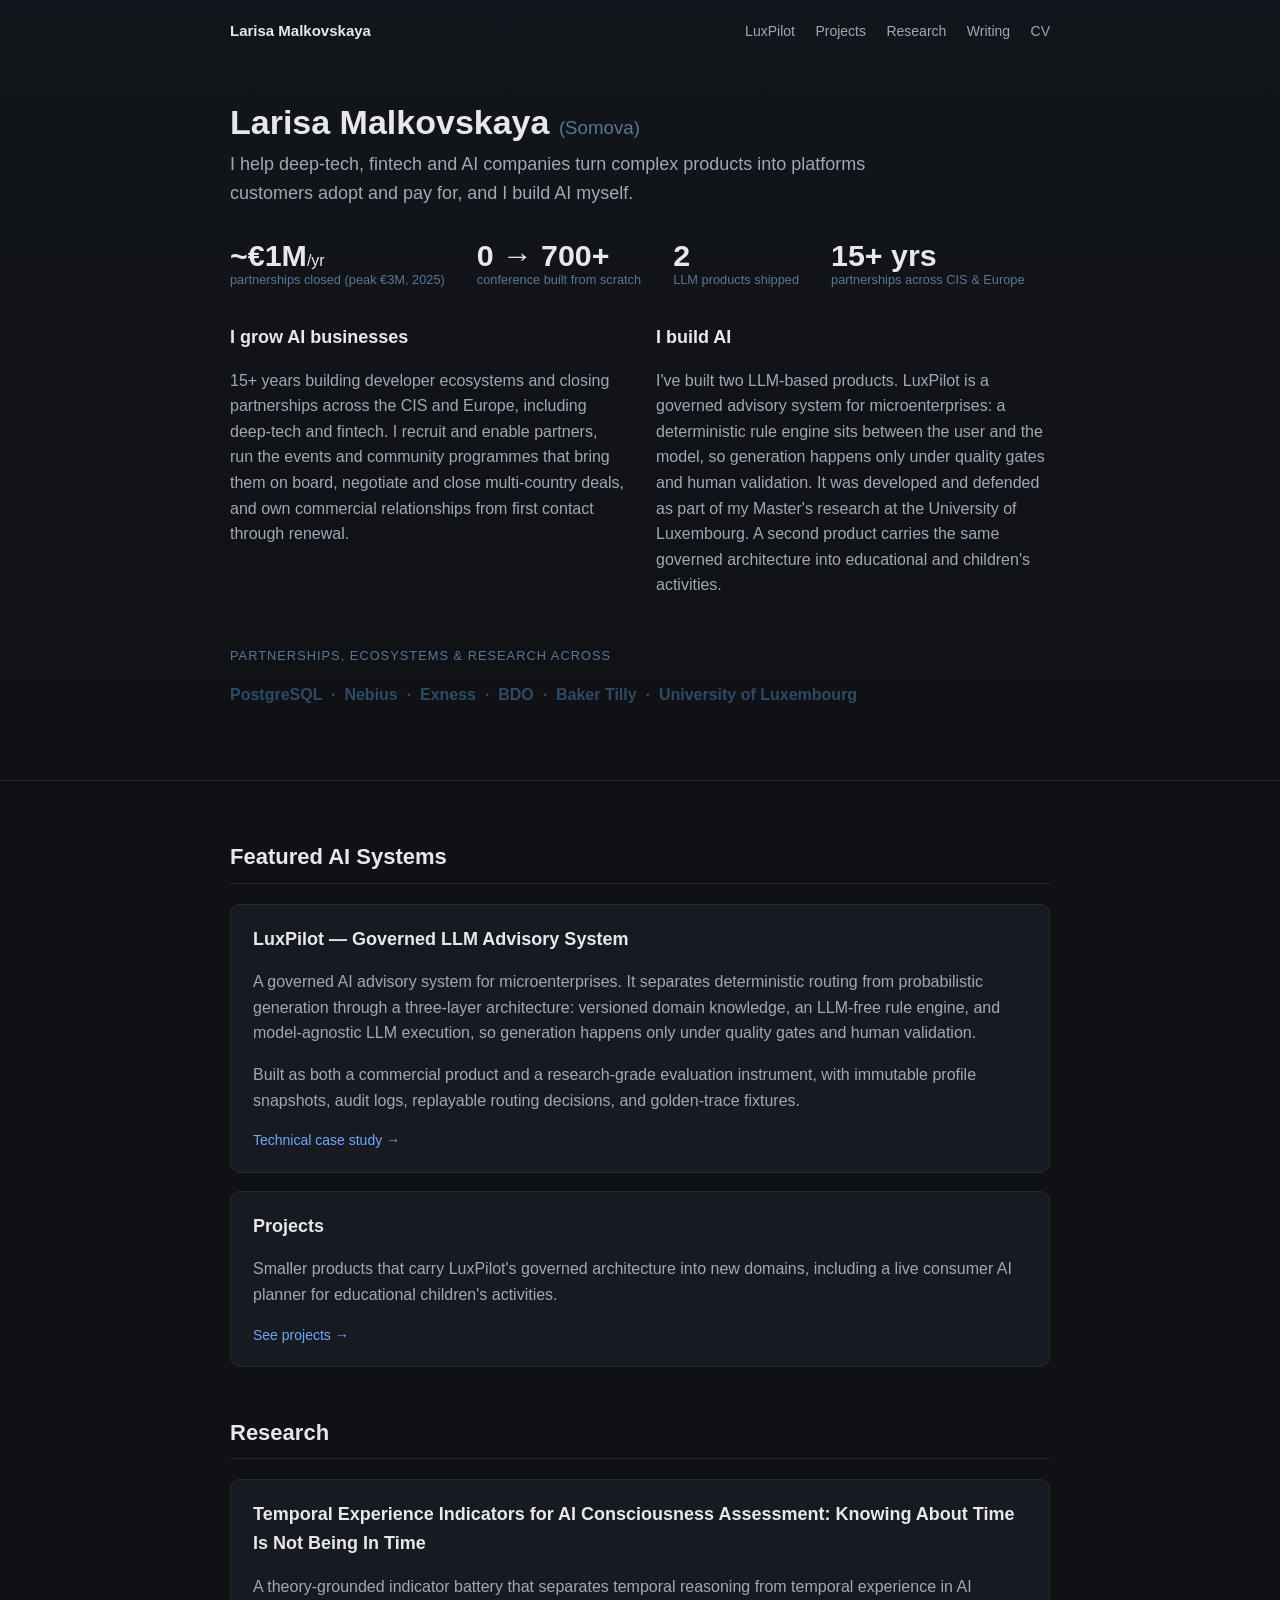
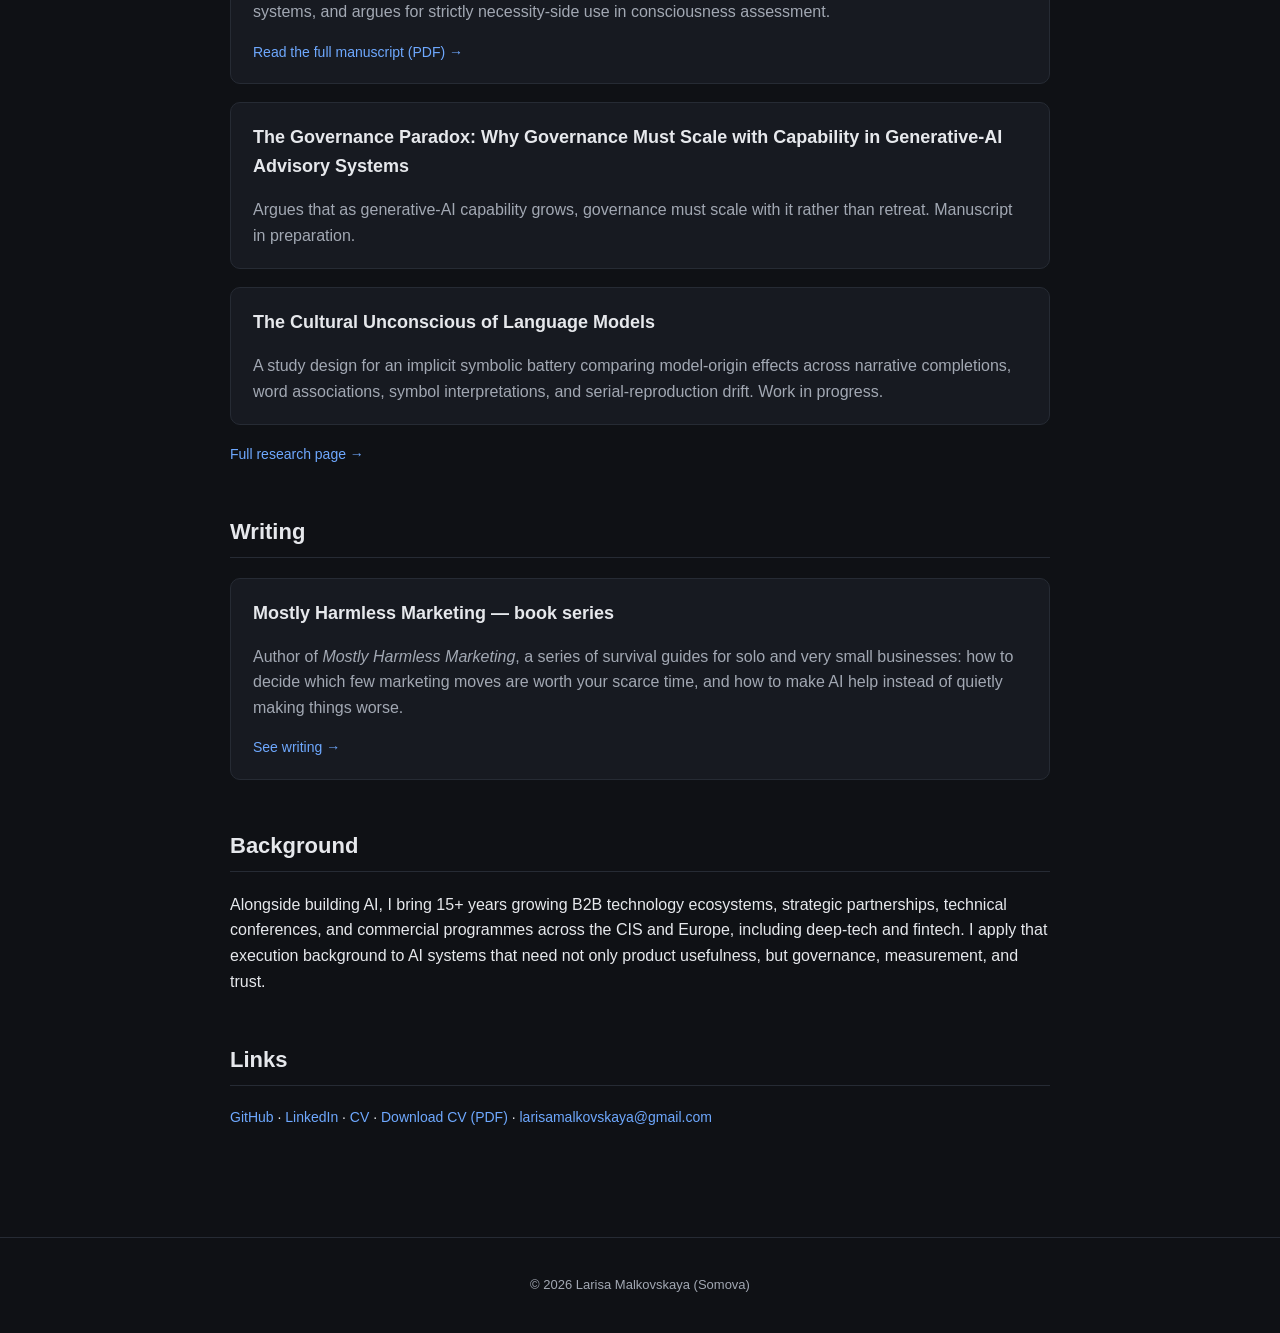
==== commit 748de53d: "Rename section heading to Projects" ====
--- a/index.html
+++ b/index.html
@@ -61,7 +61,7 @@
 </article>
 
 <article class="card">
-<h3>Applied Projects</h3>
+<h3>Projects</h3>
 <p>Smaller products that carry LuxPilot's governed architecture into new domains, including a live consumer AI planner for educational children's activities.</p>
 <p class="links"><a href="projects.html">See projects →</a></p>
 </article>
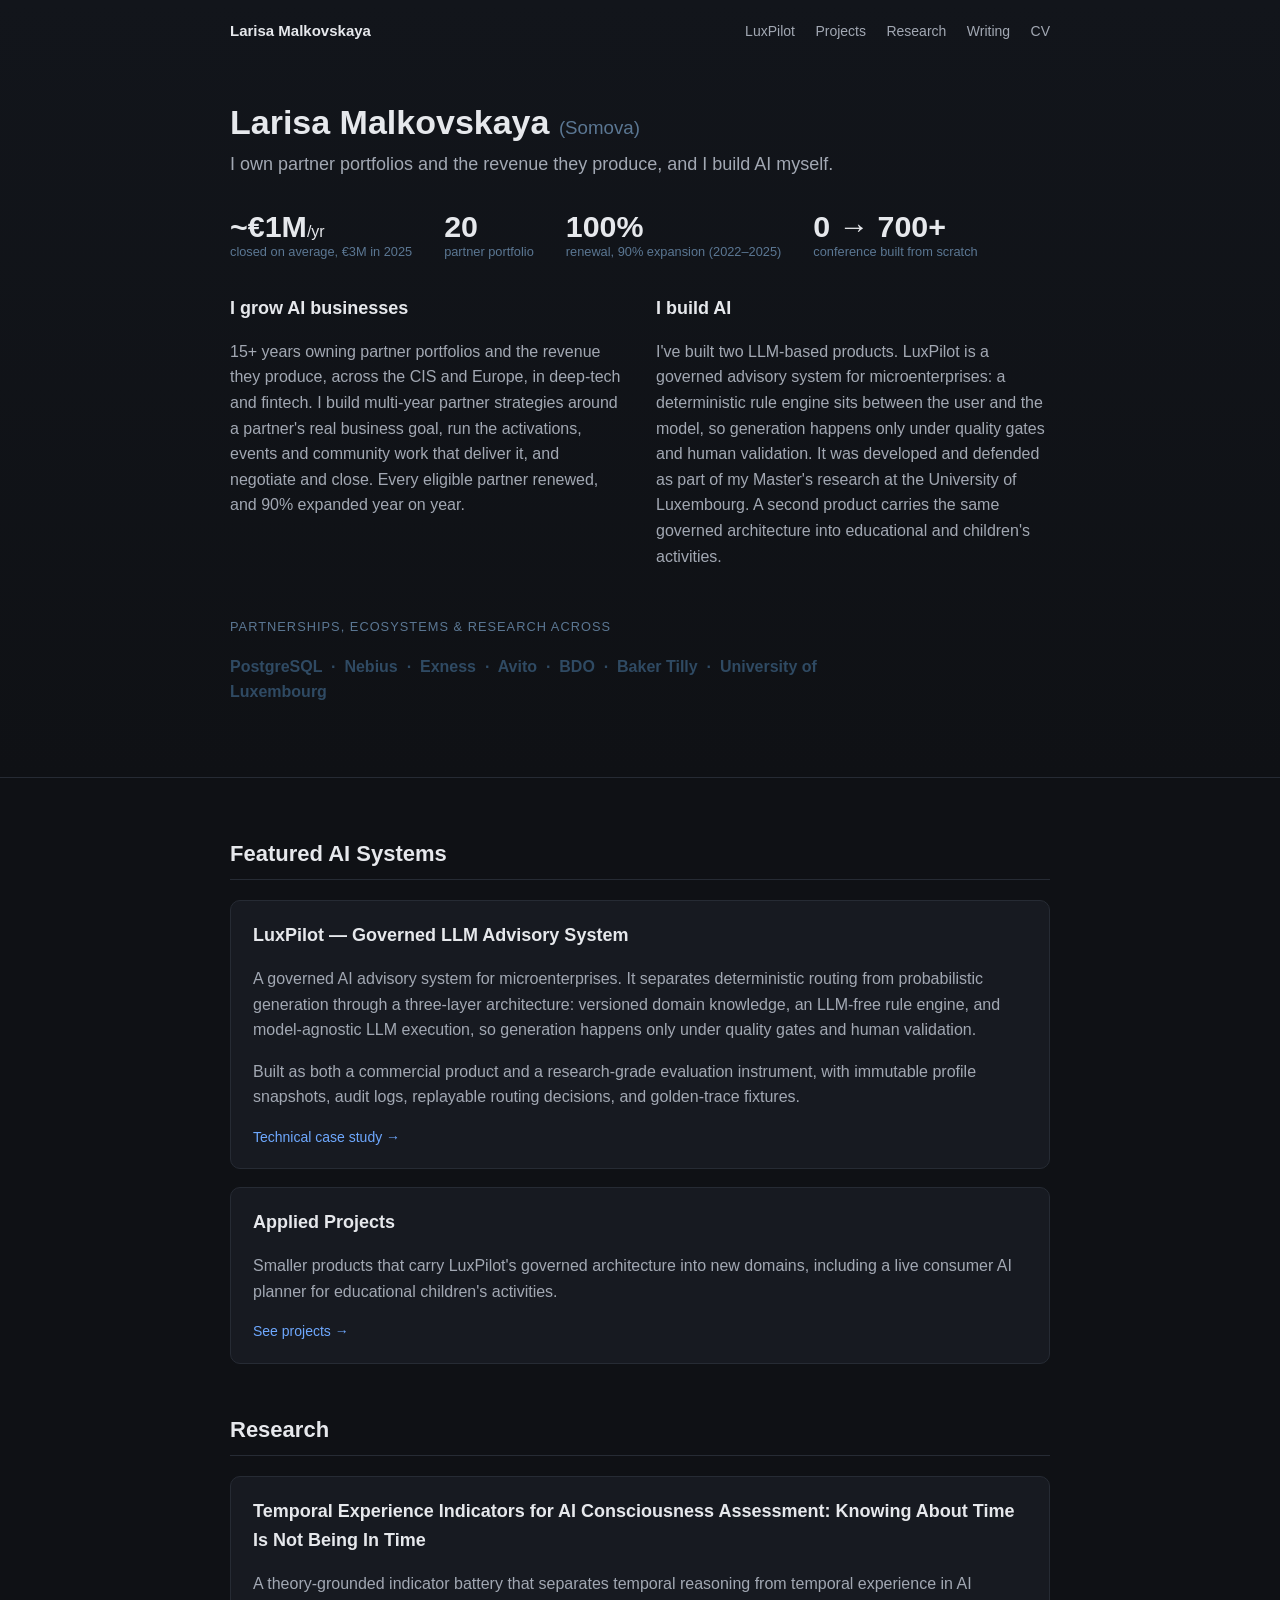
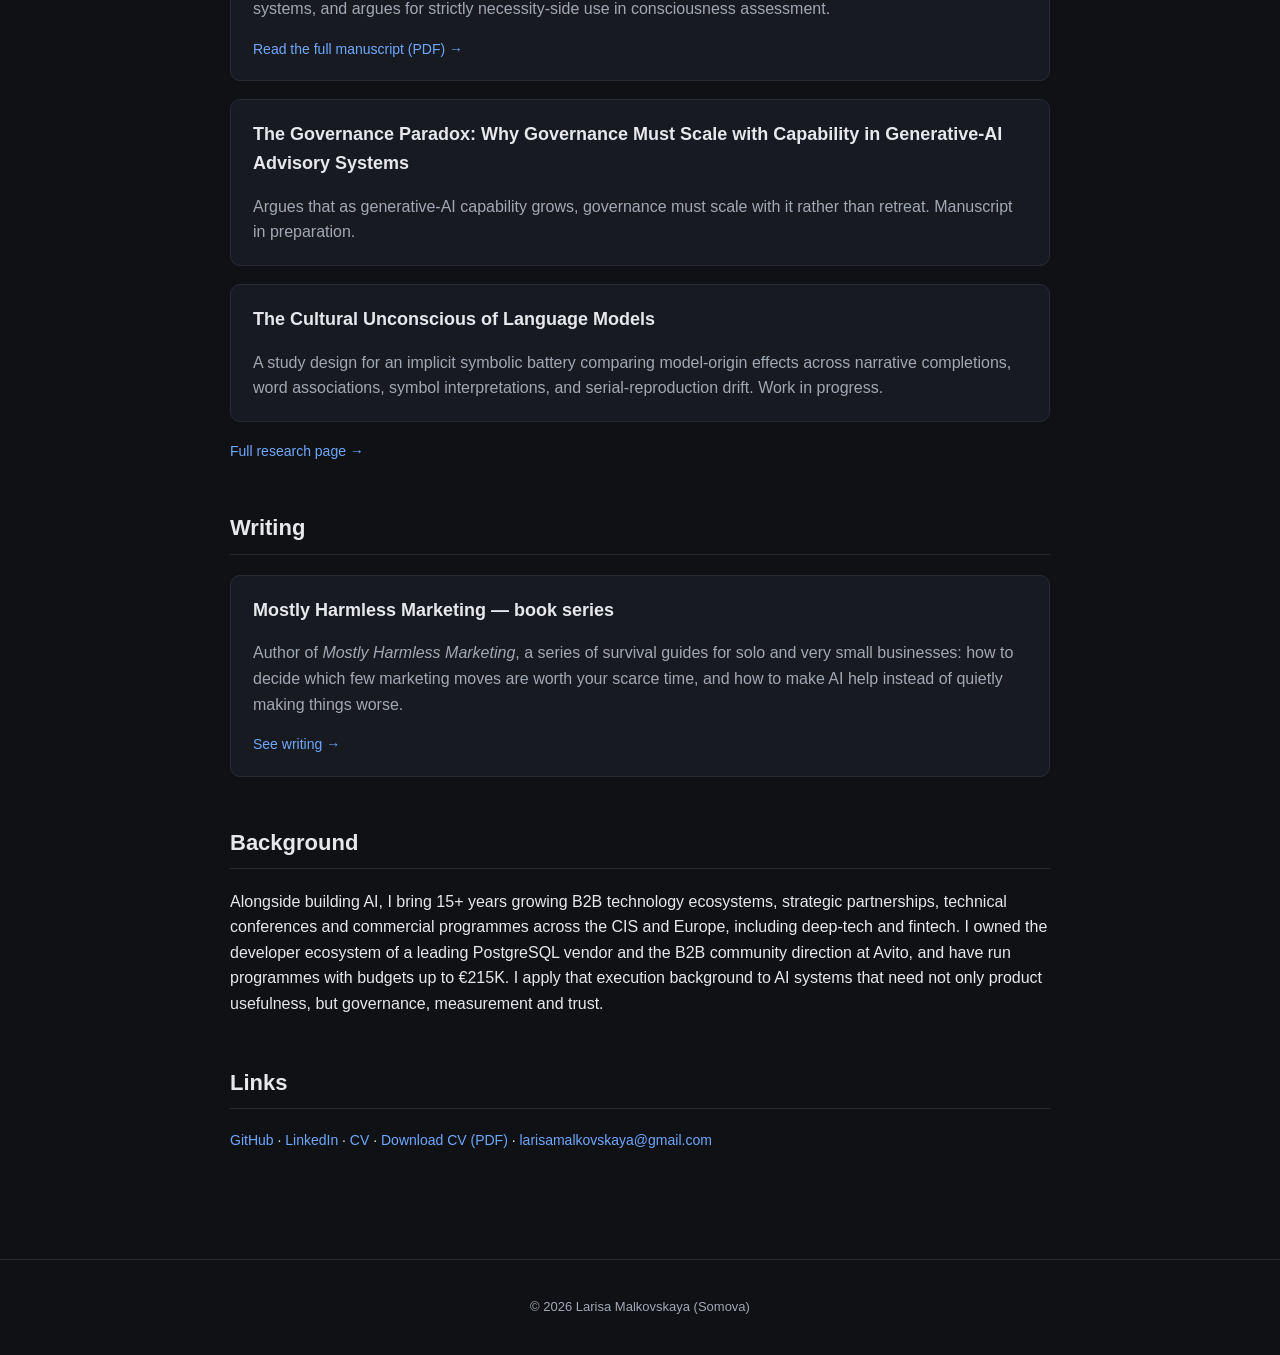
==== commit 0f0dc774: "Update index.html" ====
--- a/index.html
+++ b/index.html
@@ -20,21 +20,21 @@
 </nav>
 <div class="hero-inner">
 <h1>Larisa Malkovskaya <span style="font-size:0.55em;color:#5B7793;font-weight:400;">(Somova)</span></h1>
-<p class="tagline">I help deep-tech, fintech and AI companies turn complex products into platforms customers adopt and pay for, and I build AI myself.</p>
+<p class="tagline">I own partner portfolios and the revenue they produce, and I build AI myself.</p>
 
 <!-- METRICS STRIP -->
 <div style="display:flex;flex-wrap:wrap;gap:2rem;margin:2rem 0;">
-  <div><div style="font-size:1.9rem;font-weight:700;line-height:1;">~€1M<span style="font-size:1rem;font-weight:400;">/yr</span></div><div style="font-size:0.8rem;color:#5B7793;">partnerships closed (peak €3M, 2025)</div></div>
+  <div><div style="font-size:1.9rem;font-weight:700;line-height:1;">~€1M<span style="font-size:1rem;font-weight:400;">/yr</span></div><div style="font-size:0.8rem;color:#5B7793;">closed on average, €3M in 2025</div></div>
+  <div><div style="font-size:1.9rem;font-weight:700;line-height:1;">20</div><div style="font-size:0.8rem;color:#5B7793;">partner portfolio</div></div>
+  <div><div style="font-size:1.9rem;font-weight:700;line-height:1;">100%</div><div style="font-size:0.8rem;color:#5B7793;">renewal, 90% expansion (2022–2025)</div></div>
   <div><div style="font-size:1.9rem;font-weight:700;line-height:1;">0 → 700+</div><div style="font-size:0.8rem;color:#5B7793;">conference built from scratch</div></div>
-  <div><div style="font-size:1.9rem;font-weight:700;line-height:1;">2</div><div style="font-size:0.8rem;color:#5B7793;">LLM products shipped</div></div>
-  <div><div style="font-size:1.9rem;font-weight:700;line-height:1;">15+ yrs</div><div style="font-size:0.8rem;color:#5B7793;">partnerships across CIS &amp; Europe</div></div>
 </div>
 
 <!-- TWO COLUMNS -->
 <div style="display:flex;flex-wrap:wrap;gap:2rem;margin-top:1.5rem;">
   <div style="flex:1;min-width:260px;">
     <h3 style="margin-bottom:0.4rem;">I grow AI businesses</h3>
-    <p>15+ years building developer ecosystems and closing partnerships across the CIS and Europe, including deep-tech and fintech. I recruit and enable partners, run the events and community programmes that bring them on board, negotiate and close multi-country deals, and own commercial relationships from first contact through renewal.</p>
+    <p>15+ years owning partner portfolios and the revenue they produce, across the CIS and Europe, in deep-tech and fintech. I build multi-year partner strategies around a partner's real business goal, run the activations, events and community work that deliver it, and negotiate and close. Every eligible partner renewed, and 90% expanded year on year.</p>
   </div>
   <div style="flex:1;min-width:260px;">
     <h3 style="margin-bottom:0.4rem;">I build AI</h3>
@@ -44,7 +44,7 @@
 
 <!-- BRANDS -->
 <p style="margin-top:2rem;font-size:0.8rem;color:#5B7793;text-transform:uppercase;letter-spacing:0.08em;">Partnerships, ecosystems &amp; research across</p>
-<p style="font-weight:600;color:#2F4A63;">PostgreSQL &nbsp;·&nbsp; Nebius &nbsp;·&nbsp; Exness &nbsp;·&nbsp; BDO &nbsp;·&nbsp; Baker Tilly &nbsp;·&nbsp; University of Luxembourg</p>
+<p style="font-weight:600;color:#2F4A63;">PostgreSQL &nbsp;·&nbsp; Nebius &nbsp;·&nbsp; Exness &nbsp;·&nbsp; Avito &nbsp;·&nbsp; BDO &nbsp;·&nbsp; Baker Tilly &nbsp;·&nbsp; University of Luxembourg</p>
 </div>
 </header>
 
@@ -61,7 +61,7 @@
 </article>
 
 <article class="card">
-<h3>Projects</h3>
+<h3>Applied Projects</h3>
 <p>Smaller products that carry LuxPilot's governed architecture into new domains, including a live consumer AI planner for educational children's activities.</p>
 <p class="links"><a href="projects.html">See projects →</a></p>
 </article>
@@ -100,7 +100,7 @@
 
 <section id="background">
 <h2>Background</h2>
-<p>Alongside building AI, I bring 15+ years growing B2B technology ecosystems, strategic partnerships, technical conferences, and commercial programmes across the CIS and Europe, including deep-tech and fintech. I apply that execution background to AI systems that need not only product usefulness, but governance, measurement, and trust.</p>
+<p>Alongside building AI, I bring 15+ years growing B2B technology ecosystems, strategic partnerships, technical conferences and commercial programmes across the CIS and Europe, including deep-tech and fintech. I owned the developer ecosystem of a leading PostgreSQL vendor and the B2B community direction at Avito, and have run programmes with budgets up to €215K. I apply that execution background to AI systems that need not only product usefulness, but governance, measurement and trust.</p>
 </section>
 
 <section id="contact">
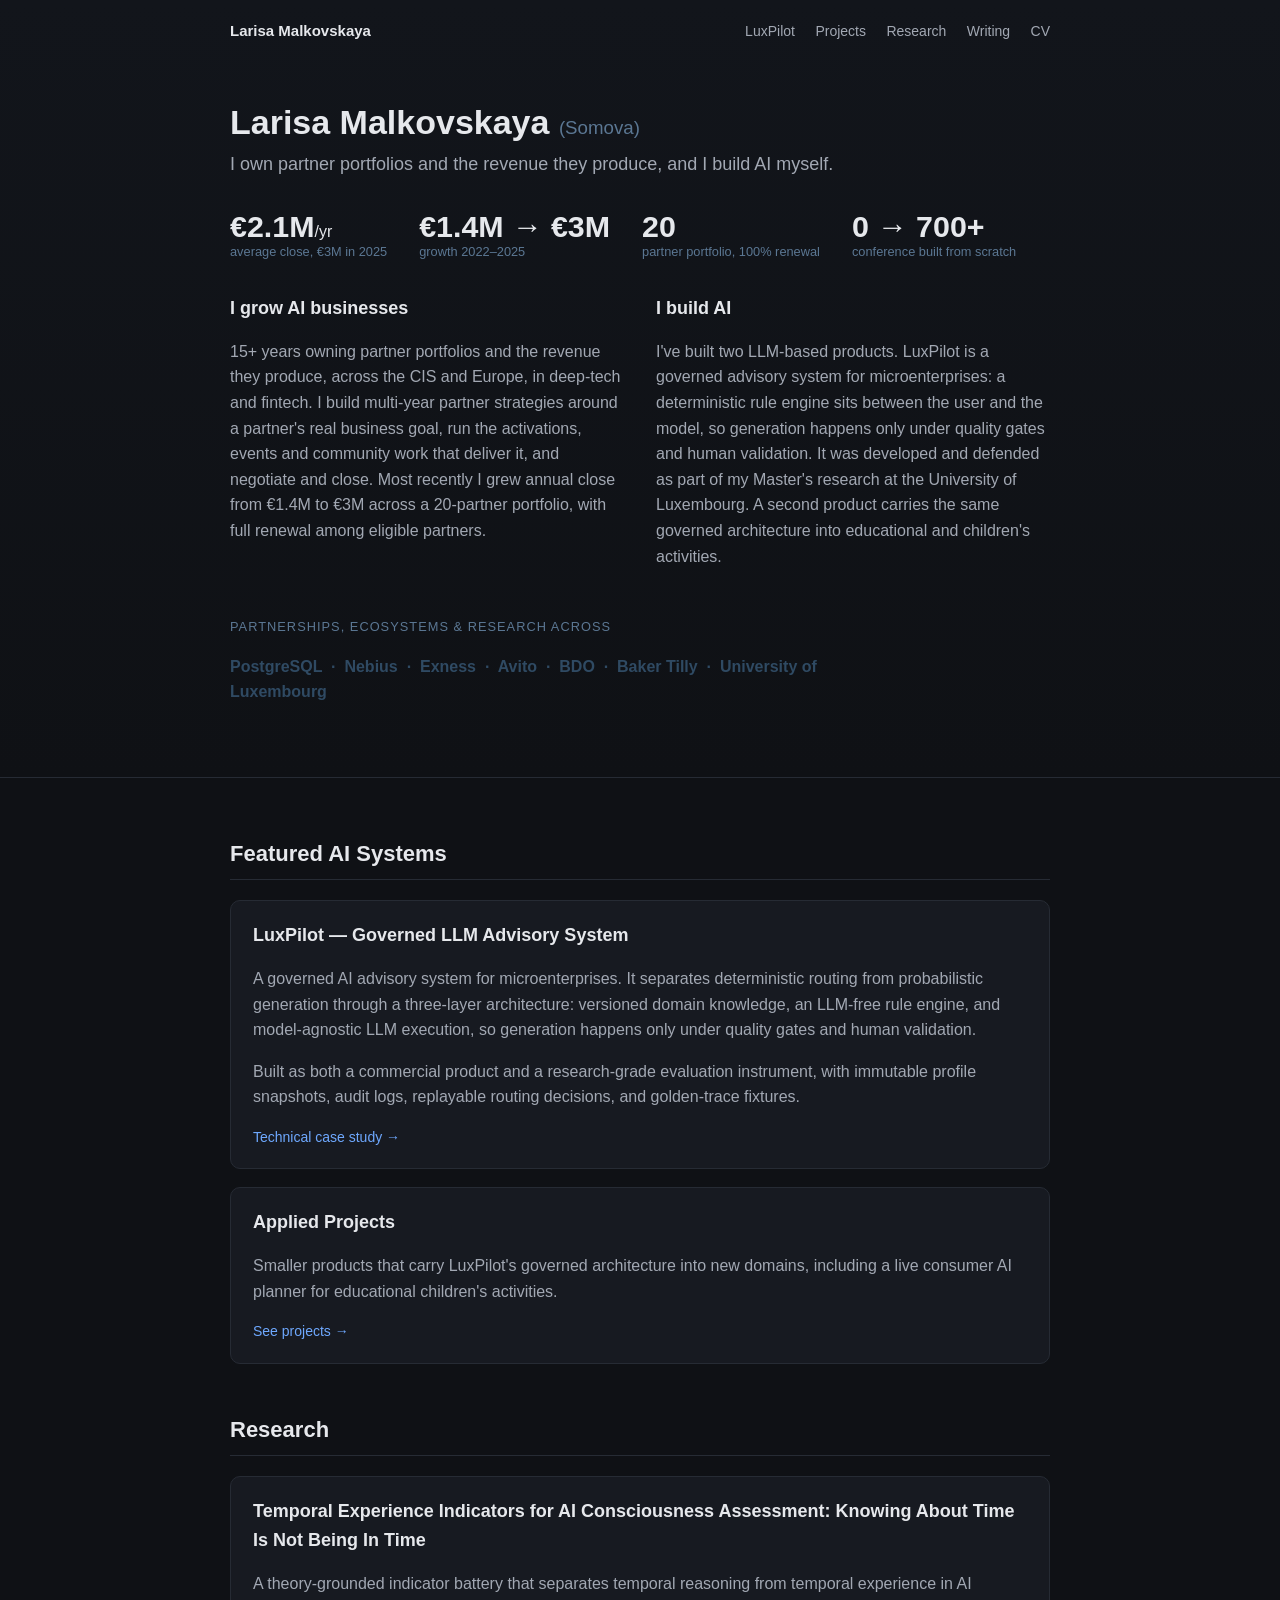
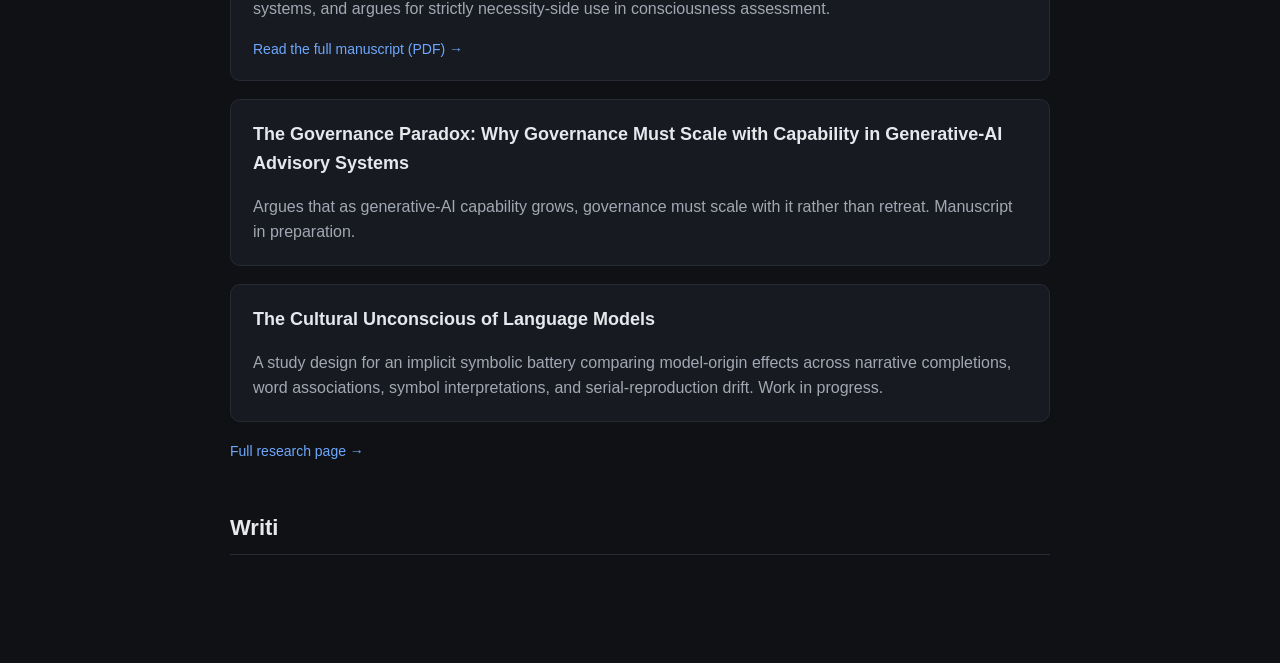
==== commit 86310b5d: "Update index.html" ====
--- a/index.html
+++ b/index.html
@@ -24,9 +24,9 @@
 
 <!-- METRICS STRIP -->
 <div style="display:flex;flex-wrap:wrap;gap:2rem;margin:2rem 0;">
-  <div><div style="font-size:1.9rem;font-weight:700;line-height:1;">~€1M<span style="font-size:1rem;font-weight:400;">/yr</span></div><div style="font-size:0.8rem;color:#5B7793;">closed on average, €3M in 2025</div></div>
-  <div><div style="font-size:1.9rem;font-weight:700;line-height:1;">20</div><div style="font-size:0.8rem;color:#5B7793;">partner portfolio</div></div>
-  <div><div style="font-size:1.9rem;font-weight:700;line-height:1;">100%</div><div style="font-size:0.8rem;color:#5B7793;">renewal, 90% expansion (2022–2025)</div></div>
+  <div><div style="font-size:1.9rem;font-weight:700;line-height:1;">€2.1M<span style="font-size:1rem;font-weight:400;">/yr</span></div><div style="font-size:0.8rem;color:#5B7793;">average close, €3M in 2025</div></div>
+  <div><div style="font-size:1.9rem;font-weight:700;line-height:1;">€1.4M → €3M</div><div style="font-size:0.8rem;color:#5B7793;">growth 2022–2025</div></div>
+  <div><div style="font-size:1.9rem;font-weight:700;line-height:1;">20</div><div style="font-size:0.8rem;color:#5B7793;">partner portfolio, 100% renewal</div></div>
   <div><div style="font-size:1.9rem;font-weight:700;line-height:1;">0 → 700+</div><div style="font-size:0.8rem;color:#5B7793;">conference built from scratch</div></div>
 </div>
 
@@ -34,7 +34,7 @@
 <div style="display:flex;flex-wrap:wrap;gap:2rem;margin-top:1.5rem;">
   <div style="flex:1;min-width:260px;">
     <h3 style="margin-bottom:0.4rem;">I grow AI businesses</h3>
-    <p>15+ years owning partner portfolios and the revenue they produce, across the CIS and Europe, in deep-tech and fintech. I build multi-year partner strategies around a partner's real business goal, run the activations, events and community work that deliver it, and negotiate and close. Every eligible partner renewed, and 90% expanded year on year.</p>
+    <p>15+ years owning partner portfolios and the revenue they produce, across the CIS and Europe, in deep-tech and fintech. I build multi-year partner strategies around a partner's real business goal, run the activations, events and community work that deliver it, and negotiate and close. Most recently I grew annual close from €1.4M to €3M across a 20-partner portfolio, with full renewal among eligible partners.</p>
   </div>
   <div style="flex:1;min-width:260px;">
     <h3 style="margin-bottom:0.4rem;">I build AI</h3>
@@ -90,34 +90,4 @@
 </section>
 
 <section id="writing">
-<h2>Writing</h2>
-<article class="card">
-<h3>Mostly Harmless Marketing — book series</h3>
-<p>Author of <em>Mostly Harmless Marketing</em>, a series of survival guides for solo and very small businesses: how to decide which few marketing moves are worth your scarce time, and how to make AI help instead of quietly making things worse.</p>
-<p class="links"><a href="writing.html">See writing →</a></p>
-</article>
-</section>
-
-<section id="background">
-<h2>Background</h2>
-<p>Alongside building AI, I bring 15+ years growing B2B technology ecosystems, strategic partnerships, technical conferences and commercial programmes across the CIS and Europe, including deep-tech and fintech. I owned the developer ecosystem of a leading PostgreSQL vendor and the B2B community direction at Avito, and have run programmes with budgets up to €215K. I apply that execution background to AI systems that need not only product usefulness, but governance, measurement and trust.</p>
-</section>
-
-<section id="contact">
-<h2>Links</h2>
-<p class="links">
-<a href="https://github.com/larisaamalkovskaya" target="_blank" rel="noopener">GitHub</a> &middot;
-<a href="https://www.linkedin.com/in/larisa-somova" target="_blank" rel="noopener">LinkedIn</a> &middot;
-<a href="cv.html">CV</a> &middot;
-<a href="assets/Larisa_Malkovskaya_CV.pdf" download>Download CV (PDF)</a> &middot;
-<a href="mailto:larisamalkovskaya@gmail.com">larisamalkovskaya@gmail.com</a>
-</p>
-</section>
-
-</main>
-
-<footer class="footer">
-<p>&copy; 2026 Larisa Malkovskaya (Somova)</p>
-</footer>
-</body>
-</html>
+<h2>Writi
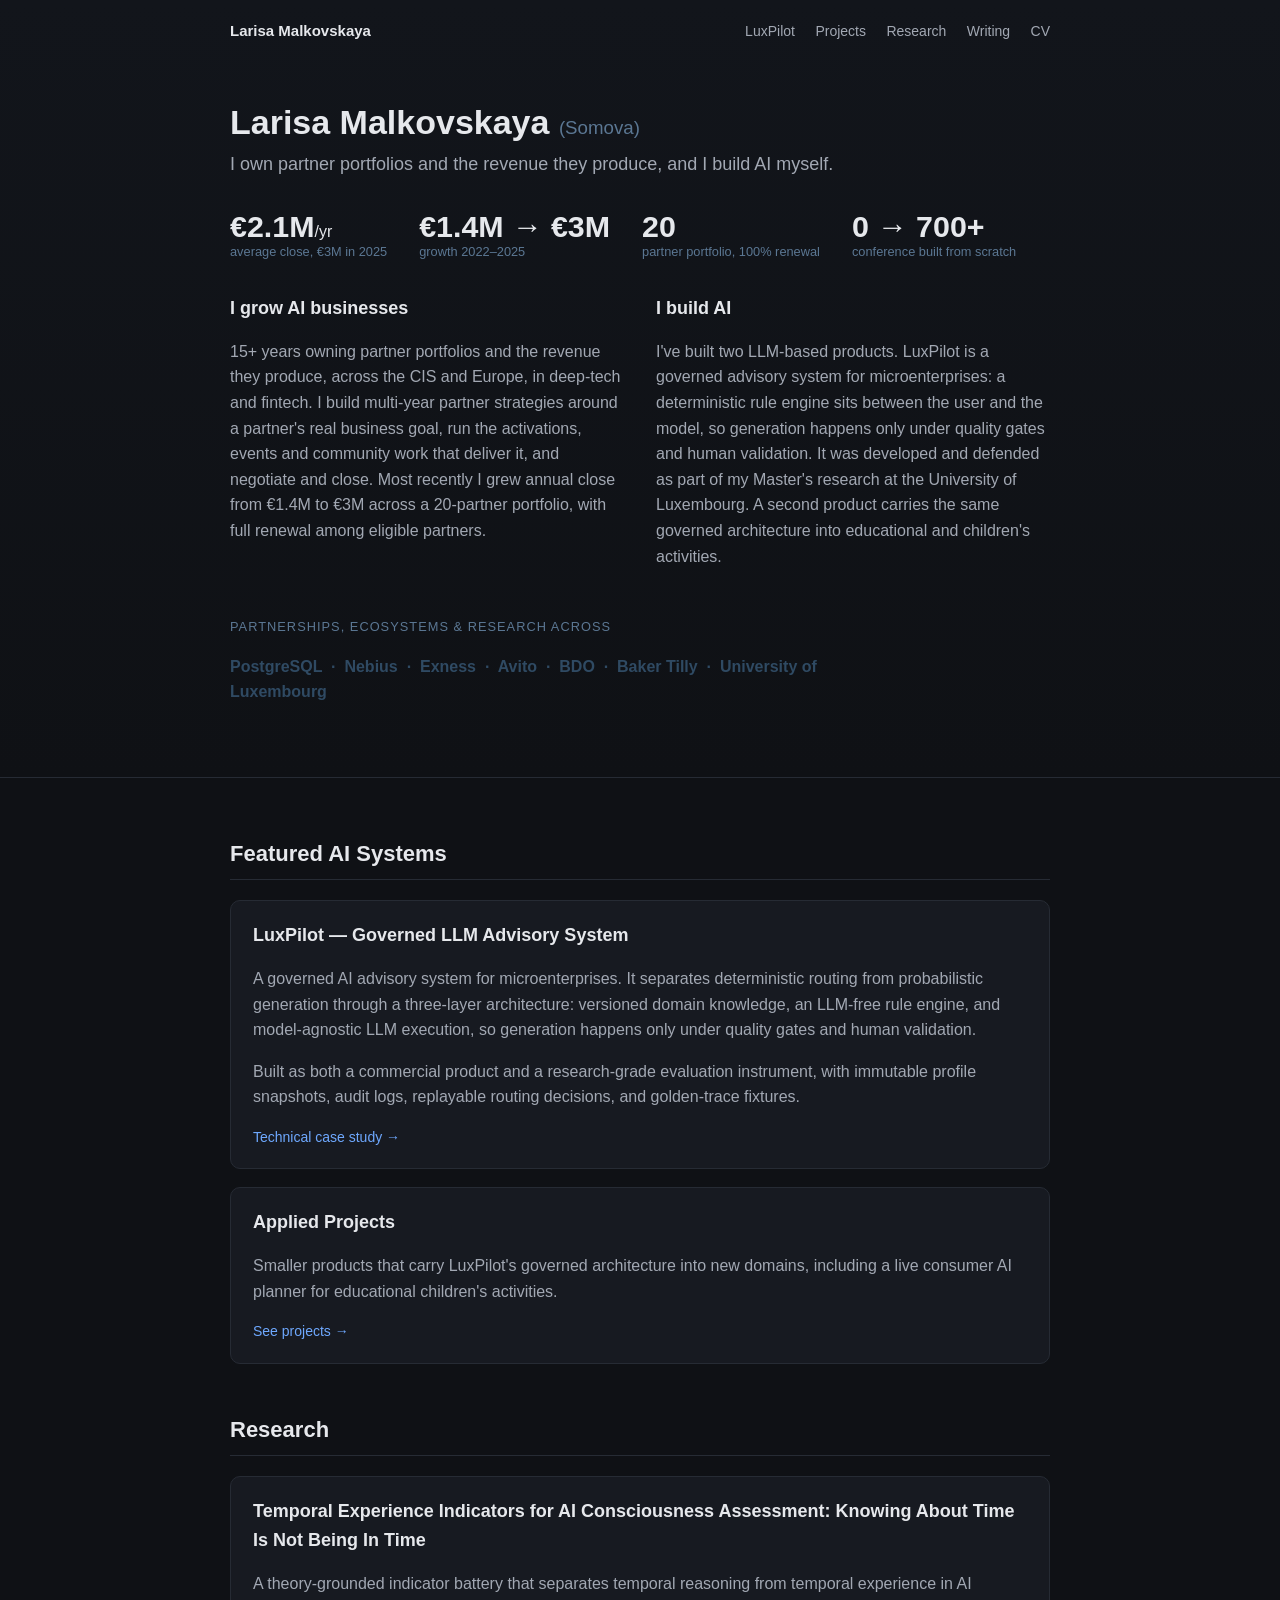
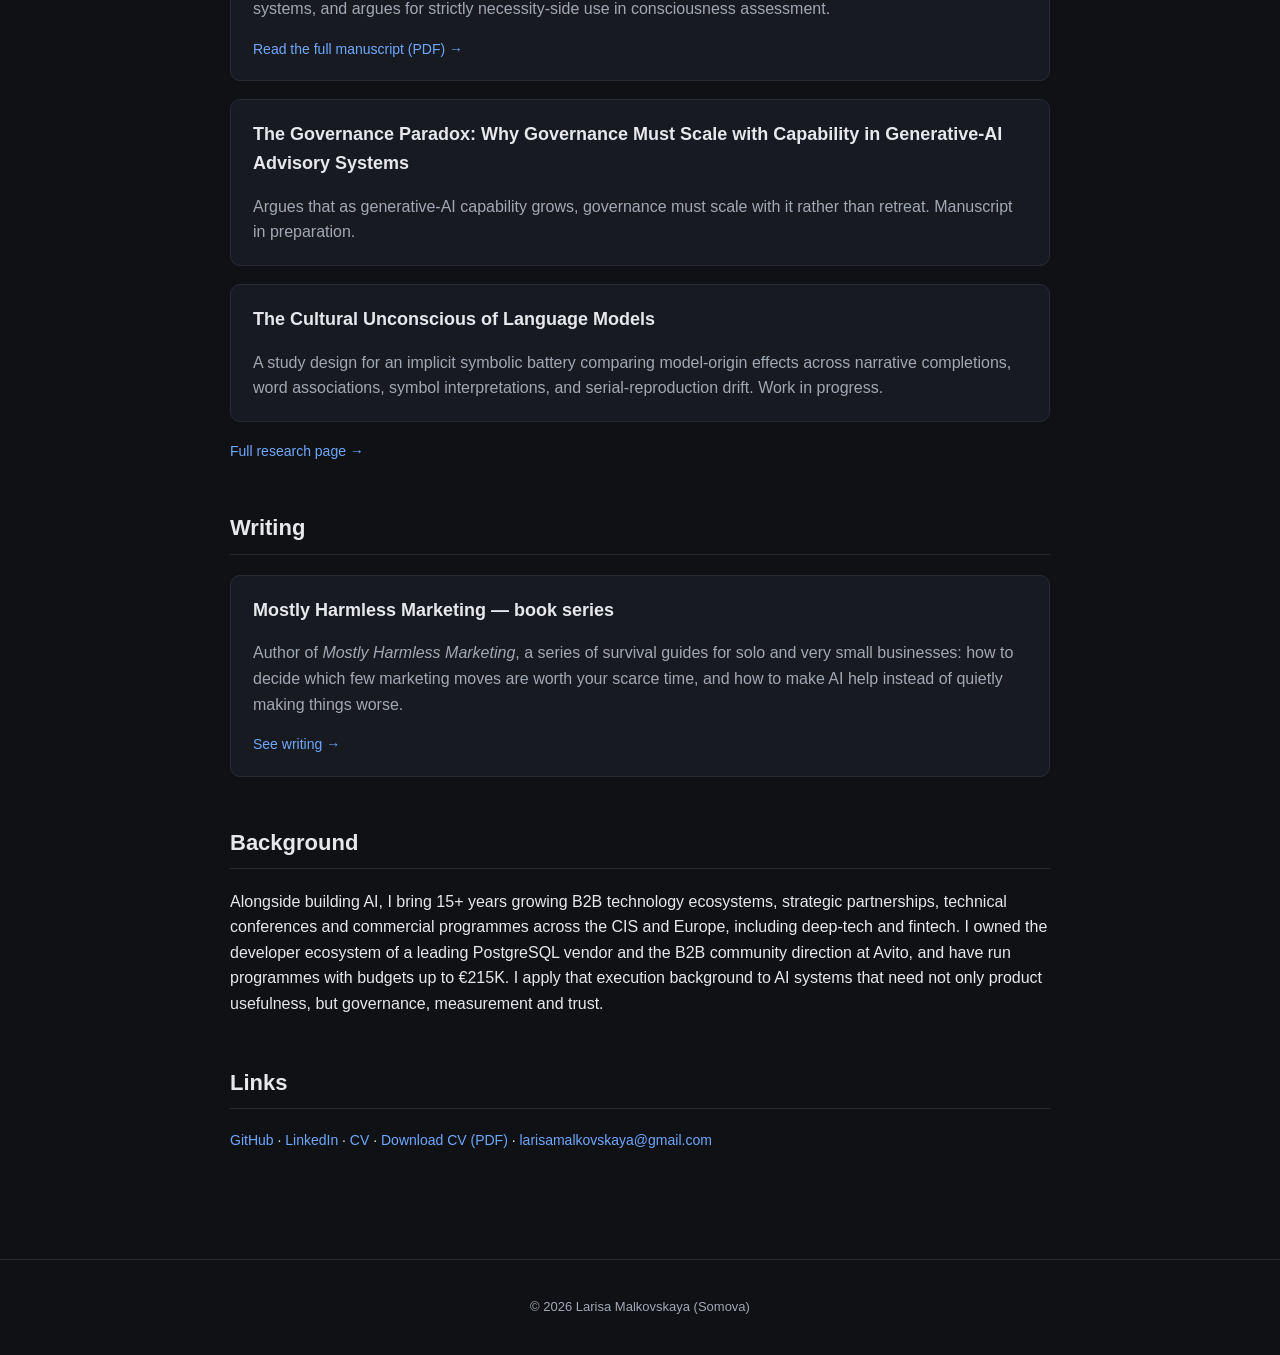
==== commit 12d4fcef: "Update index.html" ====
--- a/index.html
+++ b/index.html
@@ -90,4 +90,34 @@
 </section>
 
 <section id="writing">
-<h2>Writi
+<h2>Writing</h2>
+<article class="card">
+<h3>Mostly Harmless Marketing — book series</h3>
+<p>Author of <em>Mostly Harmless Marketing</em>, a series of survival guides for solo and very small businesses: how to decide which few marketing moves are worth your scarce time, and how to make AI help instead of quietly making things worse.</p>
+<p class="links"><a href="writing.html">See writing →</a></p>
+</article>
+</section>
+
+<section id="background">
+<h2>Background</h2>
+<p>Alongside building AI, I bring 15+ years growing B2B technology ecosystems, strategic partnerships, technical conferences and commercial programmes across the CIS and Europe, including deep-tech and fintech. I owned the developer ecosystem of a leading PostgreSQL vendor and the B2B community direction at Avito, and have run programmes with budgets up to €215K. I apply that execution background to AI systems that need not only product usefulness, but governance, measurement and trust.</p>
+</section>
+
+<section id="contact">
+<h2>Links</h2>
+<p class="links">
+<a href="https://github.com/larisaamalkovskaya" target="_blank" rel="noopener">GitHub</a> &middot;
+<a href="https://www.linkedin.com/in/larisa-somova" target="_blank" rel="noopener">LinkedIn</a> &middot;
+<a href="cv.html">CV</a> &middot;
+<a href="assets/Larisa_Malkovskaya_CV.pdf" download>Download CV (PDF)</a> &middot;
+<a href="mailto:larisamalkovskaya@gmail.com">larisamalkovskaya@gmail.com</a>
+</p>
+</section>
+
+</main>
+
+<footer class="footer">
+<p>&copy; 2026 Larisa Malkovskaya (Somova)</p>
+</footer>
+</body>
+</html>
